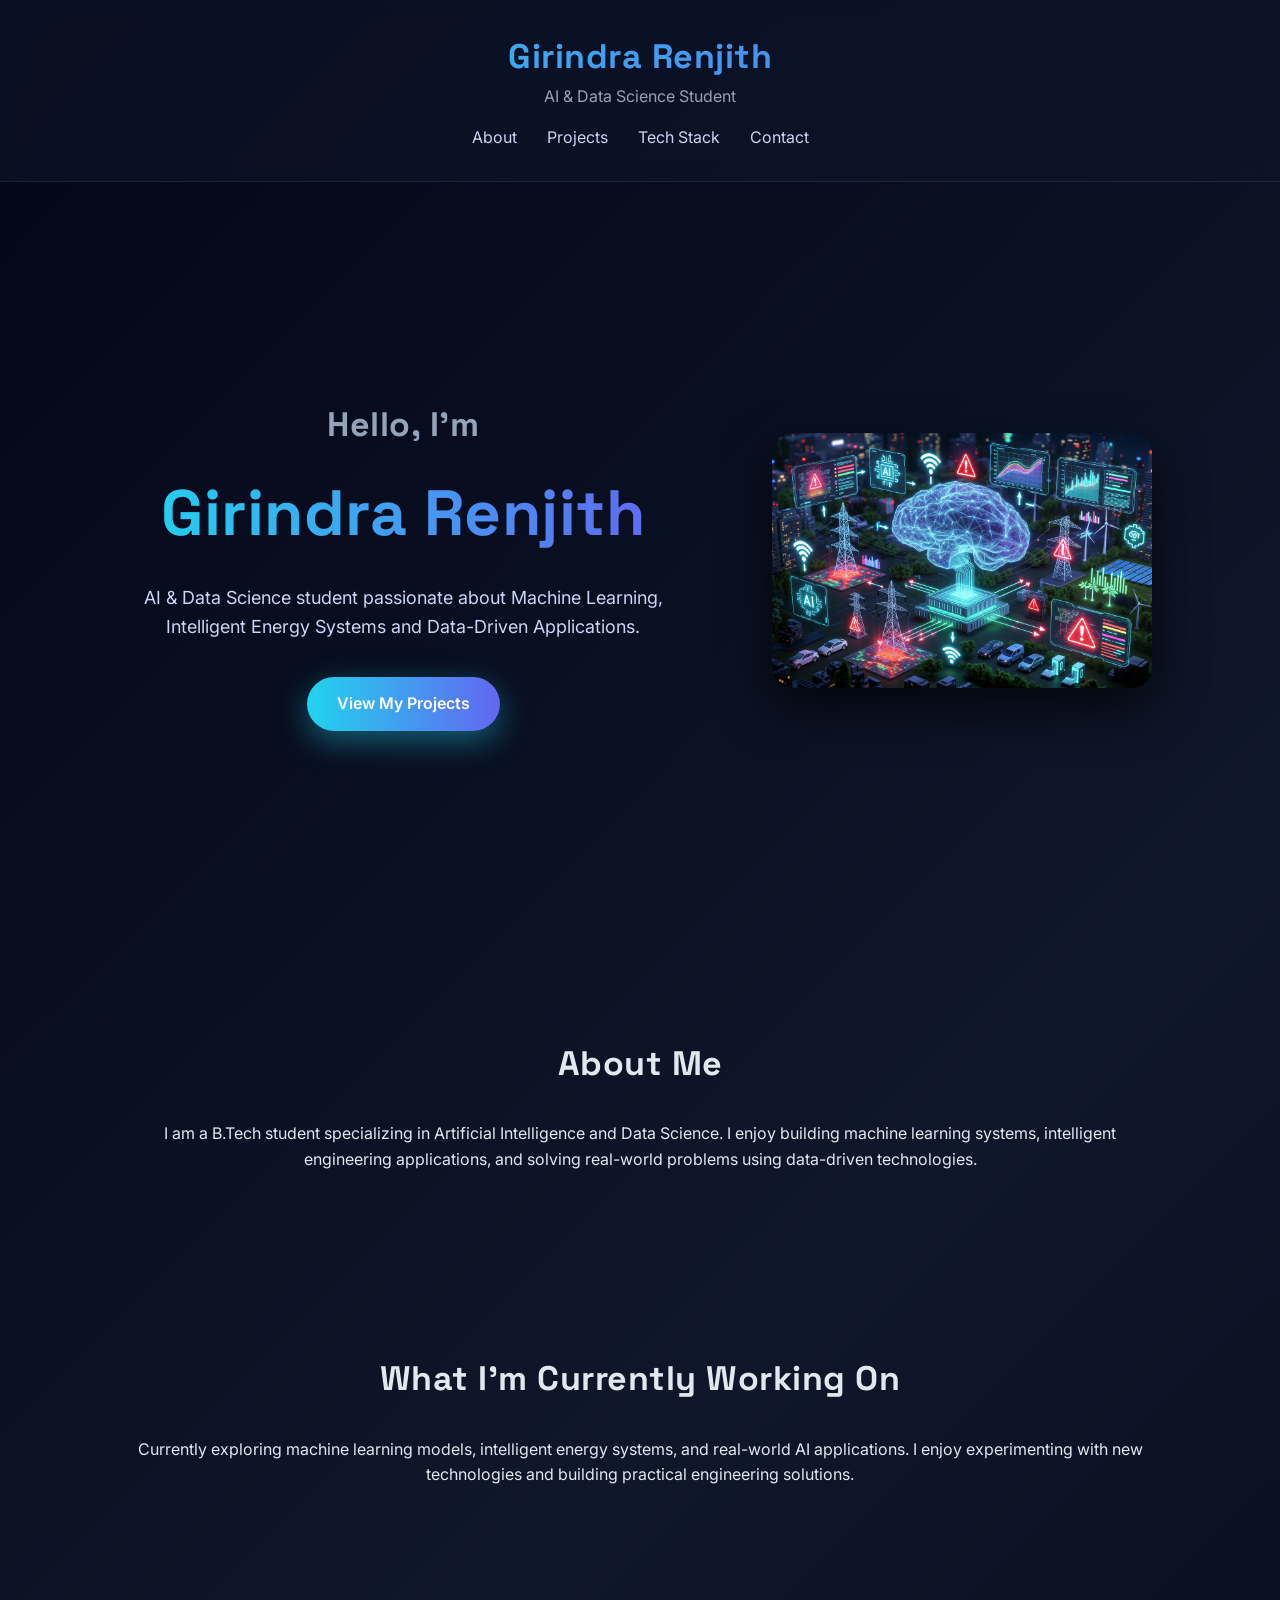
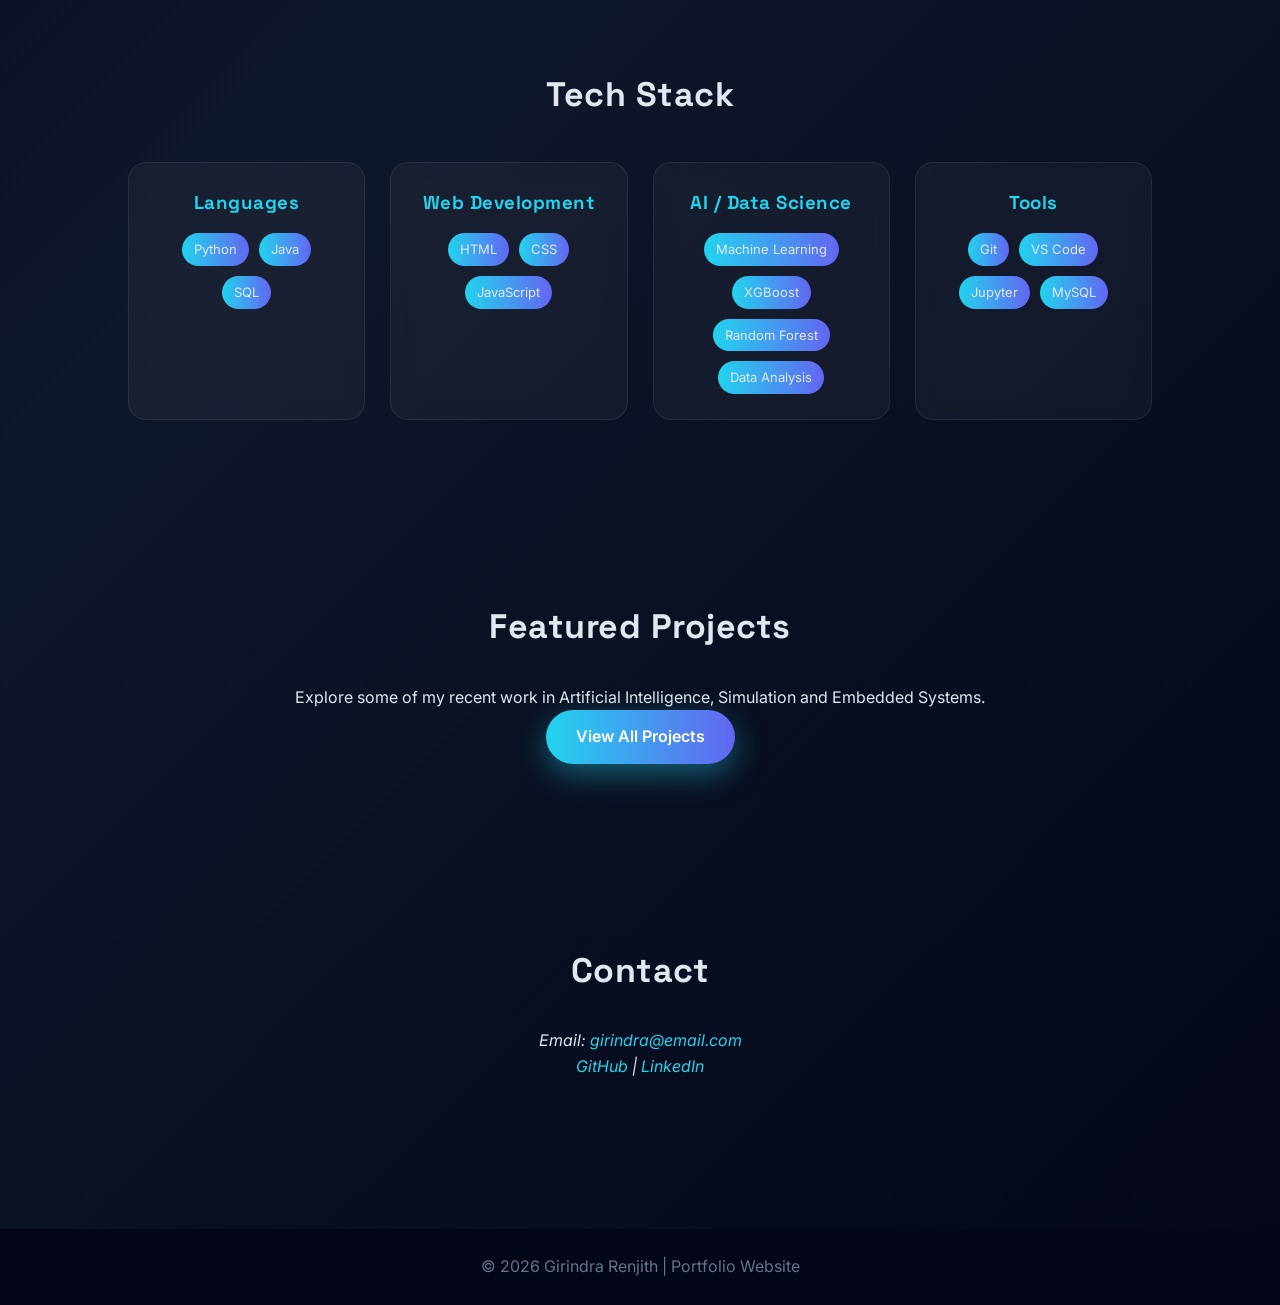
==== index.html @ ebfd40f4 "idk" ====
<!DOCTYPE html>
<html lang="en">

<head>

<meta charset="UTF-8">
<meta name="viewport" content="width=device-width, initial-scale=1.0">

<title>Girindra Renjith | Portfolio</title>

<link href="https://fonts.googleapis.com/css2?family=Space+Grotesk:wght@400;500;600;700&family=Inter:wght@300;400;500&display=swap" rel="stylesheet">

<link rel="stylesheet" href="style.css">

</head>

<body>

<header>

<h1>Girindra Renjith</h1>
<p>AI & Data Science Student</p>

<nav>

<ul>
<li><a href="#about">About</a></li>
<li><a href="projects.html">Projects</a></li>
<li><a href="#skills">Tech Stack</a></li>
<li><a href="#contact">Contact</a></li>
</ul>

</nav>

</header>


<section class="hero">

<div class="hero-text">

<h2>Hello, I'm</h2>

<h1>Girindra Renjith</h1>

<p>
AI & Data Science student passionate about Machine Learning,
Intelligent Energy Systems and Data-Driven Applications.
</p>

<a href="projects.html" class="hero-btn">View My Projects</a>

</div>

<div class="hero-image">

<img src="projects/image.jpg" alt="Profile">

</div>

</section>


<main>

<section id="about">

<h2>About Me</h2>

<p>
I am a B.Tech student specializing in Artificial Intelligence and Data Science.
I enjoy building machine learning systems, intelligent engineering applications,
and solving real-world problems using data-driven technologies.
</p>

</section>


<section id="experience">

<h2>What I'm Currently Working On</h2>

<p>
Currently exploring machine learning models, intelligent energy systems,
and real-world AI applications. I enjoy experimenting with new technologies
and building practical engineering solutions.
</p>

</section>


<section id="skills">

<h2>Tech Stack</h2>

<div class="skills-container">

<div class="skill-group">
<h3>Languages</h3>
<div class="skill-items">
<span>Python</span>
<span>Java</span>
<span>SQL</span>
</div>
</div>

<div class="skill-group">
<h3>Web Development</h3>
<div class="skill-items">
<span>HTML</span>
<span>CSS</span>
<span>JavaScript</span>
</div>
</div>

<div class="skill-group">
<h3>AI / Data Science</h3>
<div class="skill-items">
<span>Machine Learning</span>
<span>XGBoost</span>
<span>Random Forest</span>
<span>Data Analysis</span>
</div>
</div>

<div class="skill-group">
<h3>Tools</h3>
<div class="skill-items">
<span>Git</span>
<span>VS Code</span>
<span>Jupyter</span>
<span>MySQL</span>
</div>
</div>

</div>

</section>


<section id="featured-projects">

<h2>Featured Projects</h2>

<p>
Explore some of my recent work in Artificial Intelligence,
Simulation and Embedded Systems.
</p>

<a href="projects.html" class="hero-btn">
View All Projects
</a>

</section>


<section id="contact">

<h2>Contact</h2>

<address>

<p>
Email:
<a href="mailto:girindra@email.com">
girindra@email.com
</a>
</p>

<p>

<a href="https://github.com/Giri-31" target="_blank">
GitHub
</a>

|

<a href="https://linkedin.com" target="_blank">
LinkedIn
</a>

</p>

</address>

</section>

</main>


<footer>

<p>© 2026 Girindra Renjith | Portfolio Website</p>

</footer>

</body>

</html>
---- style.css ----
*{
margin:0;
padding:0;
box-sizing:border-box;
font-family:'Inter', sans-serif;
scroll-behavior:smooth;
}

h1,h2,h3{
font-family:'Space Grotesk', sans-serif;
letter-spacing:0.5px;
}

body{
background:linear-gradient(135deg,#020617,#0f172a,#020617);
color:#e2e8f0;
line-height:1.6;
}

/* HEADER */

header{
text-align:center;
padding:30px;
background:rgba(15,23,42,0.6);
backdrop-filter:blur(10px);
border-bottom:1px solid rgba(255,255,255,0.08);
}

header h1{
font-size:34px;
font-weight:700;
background:linear-gradient(90deg,#22d3ee,#6366f1);
-webkit-background-clip:text;
color:transparent;
}

header p{
color:#94a3b8;
}

nav ul{
display:flex;
justify-content:center;
list-style:none;
margin-top:15px;
gap:30px;
}

nav ul li a{
text-decoration:none;
color:#cbd5f5;
transition:0.3s;
}

nav ul li a:hover{
color:#22d3ee;
}

/* HERO */

.hero{
display:flex;
align-items:center;
justify-content:space-between;
padding:110px 10%;
min-height:85vh;
}

.hero-text{
max-width:550px;
}

.hero-text h2{
color:#94a3b8;
margin-bottom:10px;
}

.hero-text h1{
font-size:64px;
margin-bottom:20px;
background:linear-gradient(90deg,#22d3ee,#6366f1);
-webkit-background-clip:text;
color:transparent;
}

.hero-text p{
font-size:18px;
color:#cbd5f5;
margin-bottom:35px;
}

/* BUTTON */

.hero-btn{
display:inline-block;
padding:14px 30px;
border-radius:40px;
background:linear-gradient(90deg,#22d3ee,#6366f1);
color:white;
text-decoration:none;
font-weight:600;
transition:0.3s;
box-shadow:0 10px 30px rgba(34,211,238,0.4);
}

.hero-btn:hover{
transform:translateY(-4px);
box-shadow:0 20px 40px rgba(99,102,241,0.5);
}

.hero-image img{
width:380px;
border-radius:20px;
box-shadow:0 20px 50px rgba(0,0,0,0.7);
}

/* SECTION */

section{
padding:90px 10%;
text-align:center;
}

section h2{
font-size:34px;
margin-bottom:30px;
}

/* SKILLS */

.skills-container{
display:grid;
grid-template-columns:repeat(auto-fit,minmax(220px,1fr));
gap:25px;
margin-top:40px;
}

.skill-group{
background:rgba(255,255,255,0.04);
padding:25px;
border-radius:18px;
border:1px solid rgba(255,255,255,0.08);
backdrop-filter:blur(10px);
transition:0.3s;
}

.skill-group:hover{
transform:translateY(-6px);
box-shadow:0 15px 40px rgba(0,0,0,0.5);
}

.skill-group h3{
margin-bottom:15px;
color:#22d3ee;
}

.skill-items{
display:flex;
flex-wrap:wrap;
gap:10px;
justify-content:center;
}

.skill-items span{
padding:6px 12px;
border-radius:20px;
background:linear-gradient(90deg,#22d3ee,#6366f1);
font-size:13px;
}

/* CONTACT */

#contact a{
color:#22d3ee;
text-decoration:none;
}

#contact a:hover{
text-decoration:underline;
}

/* FOOTER */

footer{
text-align:center;
padding:25px;
background:#020617;
color:#64748b;
margin-top:60px;
}

/* MOBILE */

@media(max-width:900px){

.hero{
flex-direction:column;
text-align:center;
gap:50px;
}

.hero-text h1{
font-size:44px;
}

.hero-image img{
width:280px;
}

}
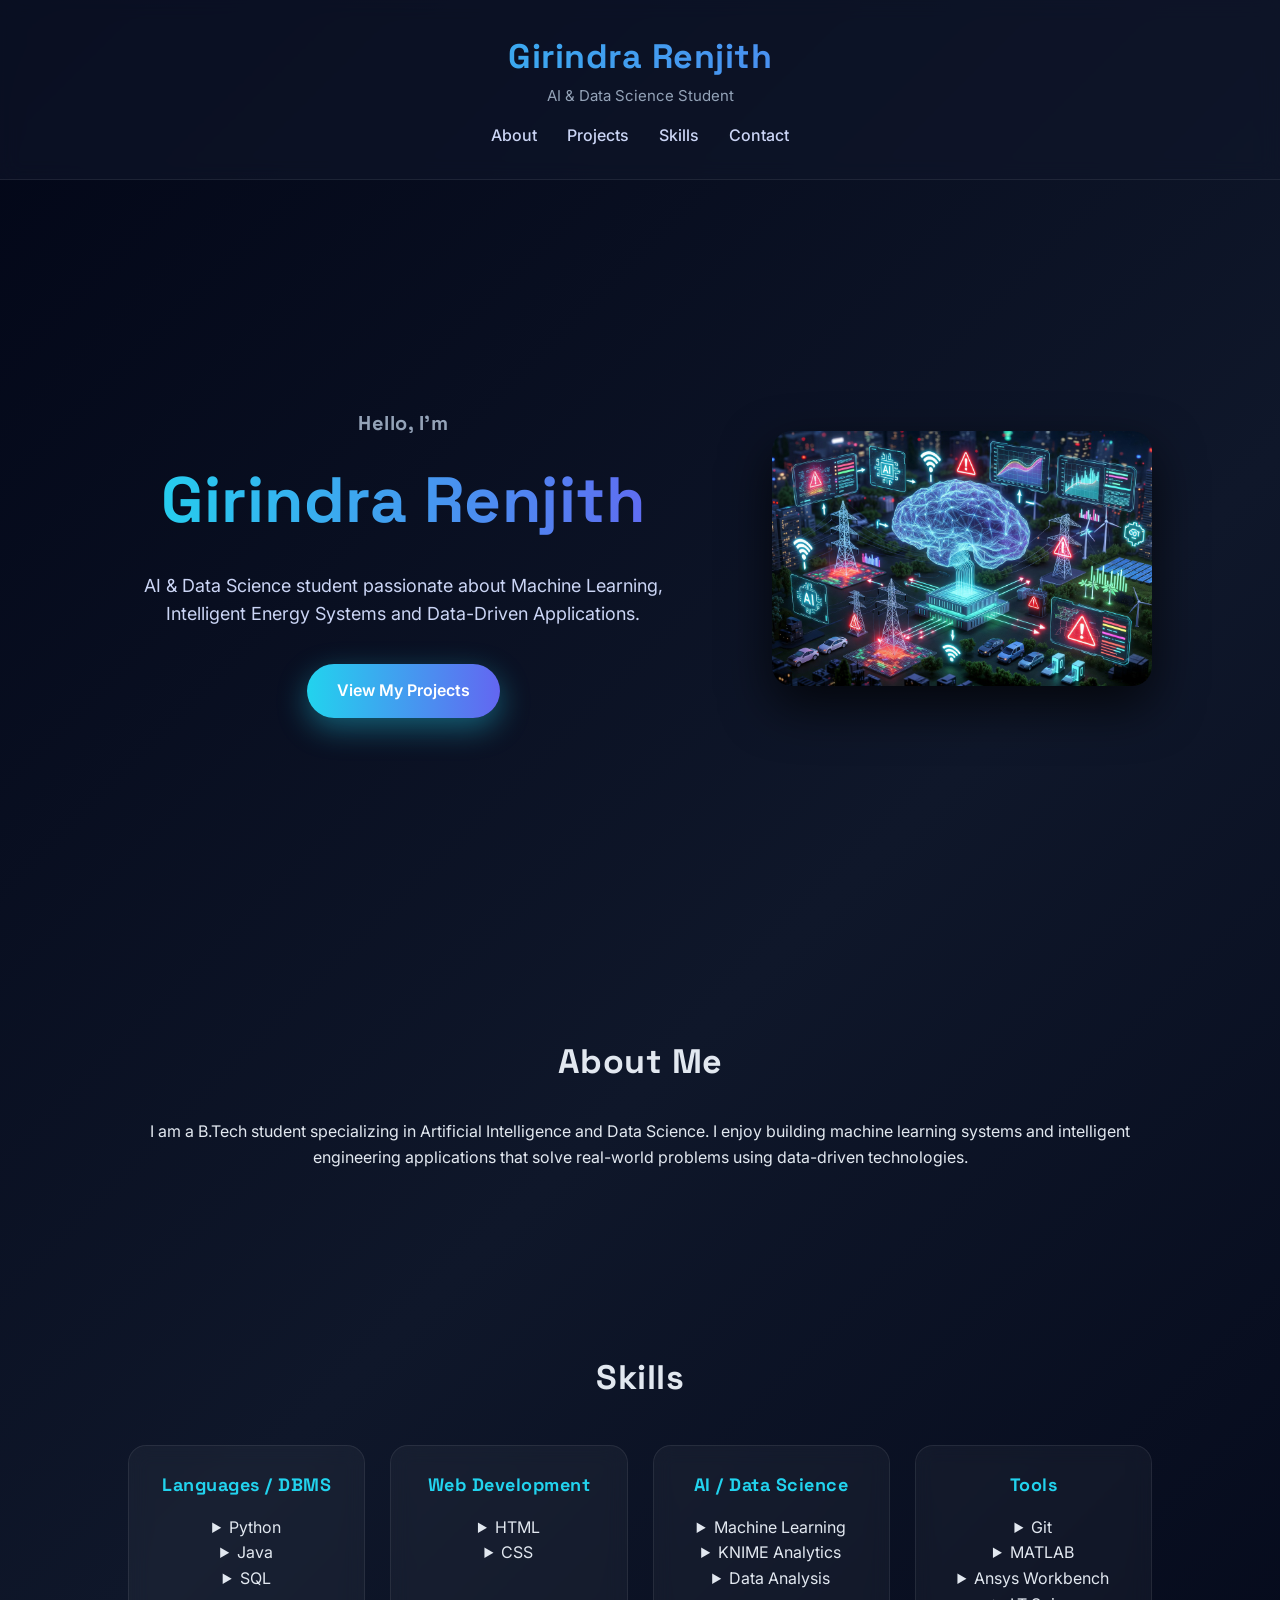
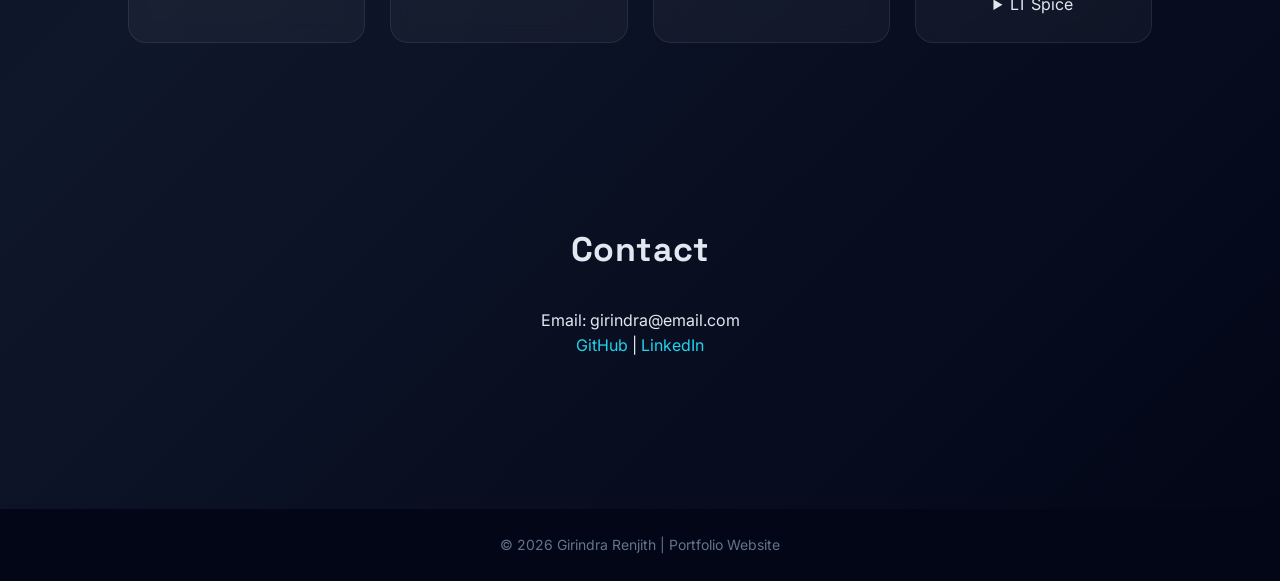
==== commit 6cc81693: "In final stages" ====
--- a/index.html
+++ b/index.html
@@ -22,14 +22,12 @@
 <p>AI & Data Science Student</p>
 
 <nav>
-
 <ul>
 <li><a href="#about">About</a></li>
 <li><a href="projects.html">Projects</a></li>
-<li><a href="#skills">Tech Stack</a></li>
+<li><a href="#skills">Skills</a></li>
 <li><a href="#contact">Contact</a></li>
 </ul>
-
 </nav>
 
 </header>
@@ -40,7 +38,6 @@
 <div class="hero-text">
 
 <h2>Hello, I'm</h2>
-
 <h1>Girindra Renjith</h1>
 
 <p>
@@ -48,13 +45,15 @@
 Intelligent Energy Systems and Data-Driven Applications.
 </p>
 
-<a href="projects.html" class="hero-btn">View My Projects</a>
+<a href="projects.html" class="hero-btn">
+View My Projects
+</a>
 
 </div>
 
 <div class="hero-image">
 
-<img src="projects/image.jpg" alt="Profile">
+<img src="projects/image.jpg" alt="Profile Image">
 
 </div>
 
@@ -69,119 +68,165 @@
 
 <p>
 I am a B.Tech student specializing in Artificial Intelligence and Data Science.
-I enjoy building machine learning systems, intelligent engineering applications,
-and solving real-world problems using data-driven technologies.
-</p>
-
-</section>
-
-
-<section id="experience">
-
-<h2>What I'm Currently Working On</h2>
-
-<p>
-Currently exploring machine learning models, intelligent energy systems,
-and real-world AI applications. I enjoy experimenting with new technologies
-and building practical engineering solutions.
-</p>
-
-</section>
+I enjoy building machine learning systems and intelligent engineering
+applications that solve real-world problems using data-driven technologies.
+</p>
+
+</section>
+
 
 
 <section id="skills">
 
-<h2>Tech Stack</h2>
+<h2>Skills</h2>
 
 <div class="skills-container">
 
-<div class="skill-group">
-<h3>Languages</h3>
-<div class="skill-items">
-<span>Python</span>
-<span>Java</span>
-<span>SQL</span>
-</div>
-</div>
-
-<div class="skill-group">
+
+<div class="skill-group">
+
+<h3>Languages / DBMS</h3>
+
+<details>
+<summary>Python</summary>
+<p>
+Python is a versatile programming language widely used in data science,
+machine learning, automation, and backend development.
+</p>
+</details>
+
+<details>
+<summary>Java</summary>
+<p>
+Java is an object-oriented programming language used for enterprise
+applications, Android development, and backend systems.
+</p>
+</details>
+
+<details>
+<summary>SQL</summary>
+<p>
+SQL is used to manage and query relational databases like MySQL,
+PostgreSQL and Oracle.
+</p>
+</details>
+
+</div>
+
+
+
+<div class="skill-group">
+
 <h3>Web Development</h3>
-<div class="skill-items">
-<span>HTML</span>
-<span>CSS</span>
-<span>JavaScript</span>
-</div>
-</div>
-
-<div class="skill-group">
+
+<details>
+<summary>HTML</summary>
+<p>
+HTML is the standard markup language used to create and structure
+web pages.
+</p>
+</details>
+
+<details>
+<summary>CSS</summary>
+<p>
+CSS is used to style web pages including layout, colors,
+fonts and responsive design.
+</p>
+</details>
+
+</div>
+
+
+
+<div class="skill-group">
+
 <h3>AI / Data Science</h3>
-<div class="skill-items">
-<span>Machine Learning</span>
-<span>XGBoost</span>
-<span>Random Forest</span>
-<span>Data Analysis</span>
-</div>
-</div>
-
-<div class="skill-group">
+
+<details>
+<summary>Machine Learning</summary>
+<p>
+Machine learning allows systems to learn patterns from data
+and make predictions automatically.
+</p>
+</details>
+
+<details>
+<summary>KNIME Analytics</summary>
+<p>
+KNIME is a visual analytics platform used for data analysis,
+machine learning workflows and data preprocessing.
+</p>
+</details>
+
+<details>
+<summary>Data Analysis</summary>
+<p>
+Data analysis focuses on extracting meaningful insights from
+datasets using statistical and computational methods.
+</p>
+</details>
+
+</div>
+
+
+
+<div class="skill-group">
+
 <h3>Tools</h3>
-<div class="skill-items">
-<span>Git</span>
-<span>VS Code</span>
-<span>Jupyter</span>
-<span>MySQL</span>
-</div>
-</div>
-
-</div>
-
-</section>
-
-
-<section id="featured-projects">
-
-<h2>Featured Projects</h2>
-
-<p>
-Explore some of my recent work in Artificial Intelligence,
-Simulation and Embedded Systems.
-</p>
-
-<a href="projects.html" class="hero-btn">
-View All Projects
-</a>
-
-</section>
+
+<details>
+<summary>Git</summary>
+<p>
+Git is a version control system used for tracking code changes
+and collaborating on software development projects.
+</p>
+</details>
+
+<details>
+<summary>MATLAB</summary>
+<p>
+MATLAB is a numerical computing environment used for engineering
+simulations and algorithm development.
+</p>
+</details>
+
+<details>
+<summary>Ansys Workbench</summary>
+<p>
+Ansys Workbench is used for engineering simulation such as
+thermal analysis and structural simulations.
+</p>
+</details>
+
+<details>
+<summary>LT Spice</summary>
+<p>
+LT Spice is an electronic circuit simulator used to design
+and test analog circuits.
+</p>
+</details>
+
+</div>
+
+
+</div>
+
+</section>
+
 
 
 <section id="contact">
 
 <h2>Contact</h2>
 
-<address>
-
-<p>
-Email:
-<a href="mailto:girindra@email.com">
-girindra@email.com
-</a>
-</p>
-
-<p>
-
-<a href="https://github.com/Giri-31" target="_blank">
-GitHub
-</a>
-
+<p>Email: girindra@email.com</p>
+
+<p>
+<a href="https://github.com/Giri-31" target="_blank">GitHub</a>
 |
-
-<a href="https://linkedin.com" target="_blank">
-LinkedIn
-</a>
-
-</p>
-
-</address>
+<a href="#">LinkedIn</a>
+</p>
 
 </section>
 
@@ -196,4 +241,4 @@
 
 </body>
 
-</html>
+</html>
--- a/style.css
+++ b/style.css
@@ -11,6 +11,8 @@
 letter-spacing:0.5px;
 }
 
+/* BODY */
+
 body{
 background:linear-gradient(135deg,#020617,#0f172a,#020617);
 color:#e2e8f0;
@@ -37,6 +39,7 @@
 
 header p{
 color:#94a3b8;
+font-size:15px;
 }
 
 nav ul{
@@ -50,6 +53,7 @@
 nav ul li a{
 text-decoration:none;
 color:#cbd5f5;
+font-weight:500;
 transition:0.3s;
 }
 
@@ -73,6 +77,7 @@
 
 .hero-text h2{
 color:#94a3b8;
+font-size:20px;
 margin-bottom:10px;
 }
 
@@ -109,6 +114,8 @@
 box-shadow:0 20px 40px rgba(99,102,241,0.5);
 }
 
+/* HERO IMAGE */
+
 .hero-image img{
 width:380px;
 border-radius:20px;
@@ -127,7 +134,7 @@
 margin-bottom:30px;
 }
 
-/* SKILLS */
+/* SKILLS SECTION */
 
 .skills-container{
 display:grid;
@@ -153,6 +160,7 @@
 .skill-group h3{
 margin-bottom:15px;
 color:#22d3ee;
+font-size:18px;
 }
 
 .skill-items{
@@ -167,6 +175,76 @@
 border-radius:20px;
 background:linear-gradient(90deg,#22d3ee,#6366f1);
 font-size:13px;
+color:white;
+}
+
+/* PROJECT GRID */
+
+.project-container{
+display:grid;
+grid-template-columns:repeat(auto-fit,minmax(320px,1fr));
+gap:40px;
+margin-top:50px;
+justify-items:center;
+}
+
+/* PROJECT CARD */
+
+.card{
+width:340px;
+background:rgba(255,255,255,0.04);
+border-radius:20px;
+padding:20px;
+border:1px solid rgba(255,255,255,0.08);
+backdrop-filter:blur(10px);
+text-align:center;
+transition:0.3s;
+}
+
+.card:hover{
+transform:translateY(-10px);
+box-shadow:0 20px 40px rgba(0,0,0,0.5);
+}
+
+/* PROJECT IMAGE */
+
+.card img{
+width:100%;
+height:200px;
+object-fit:cover;
+border-radius:12px;
+margin-bottom:15px;
+}
+
+/* CARD TEXT */
+
+.card h3{
+margin-top:5px;
+margin-bottom:10px;
+font-size:20px;
+}
+
+.card figcaption{
+font-size:13px;
+color:#94a3b8;
+margin-bottom:6px;
+}
+
+/* PROJECT BUTTON */
+
+.card a{
+display:inline-block;
+margin-top:15px;
+padding:8px 16px;
+border-radius:20px;
+background:linear-gradient(90deg,#22d3ee,#6366f1);
+color:white;
+text-decoration:none;
+font-size:14px;
+}
+
+.card a:hover{
+box-shadow:0 10px 20px rgba(34,211,238,0.3);
 }
 
 /* CONTACT */
@@ -188,6 +266,7 @@
 background:#020617;
 color:#64748b;
 margin-top:60px;
+font-size:14px;
 }
 
 /* MOBILE */
@@ -208,4 +287,8 @@
 width:280px;
 }
 
-}
+.project-container{
+grid-template-columns:1fr;
+}
+
+}
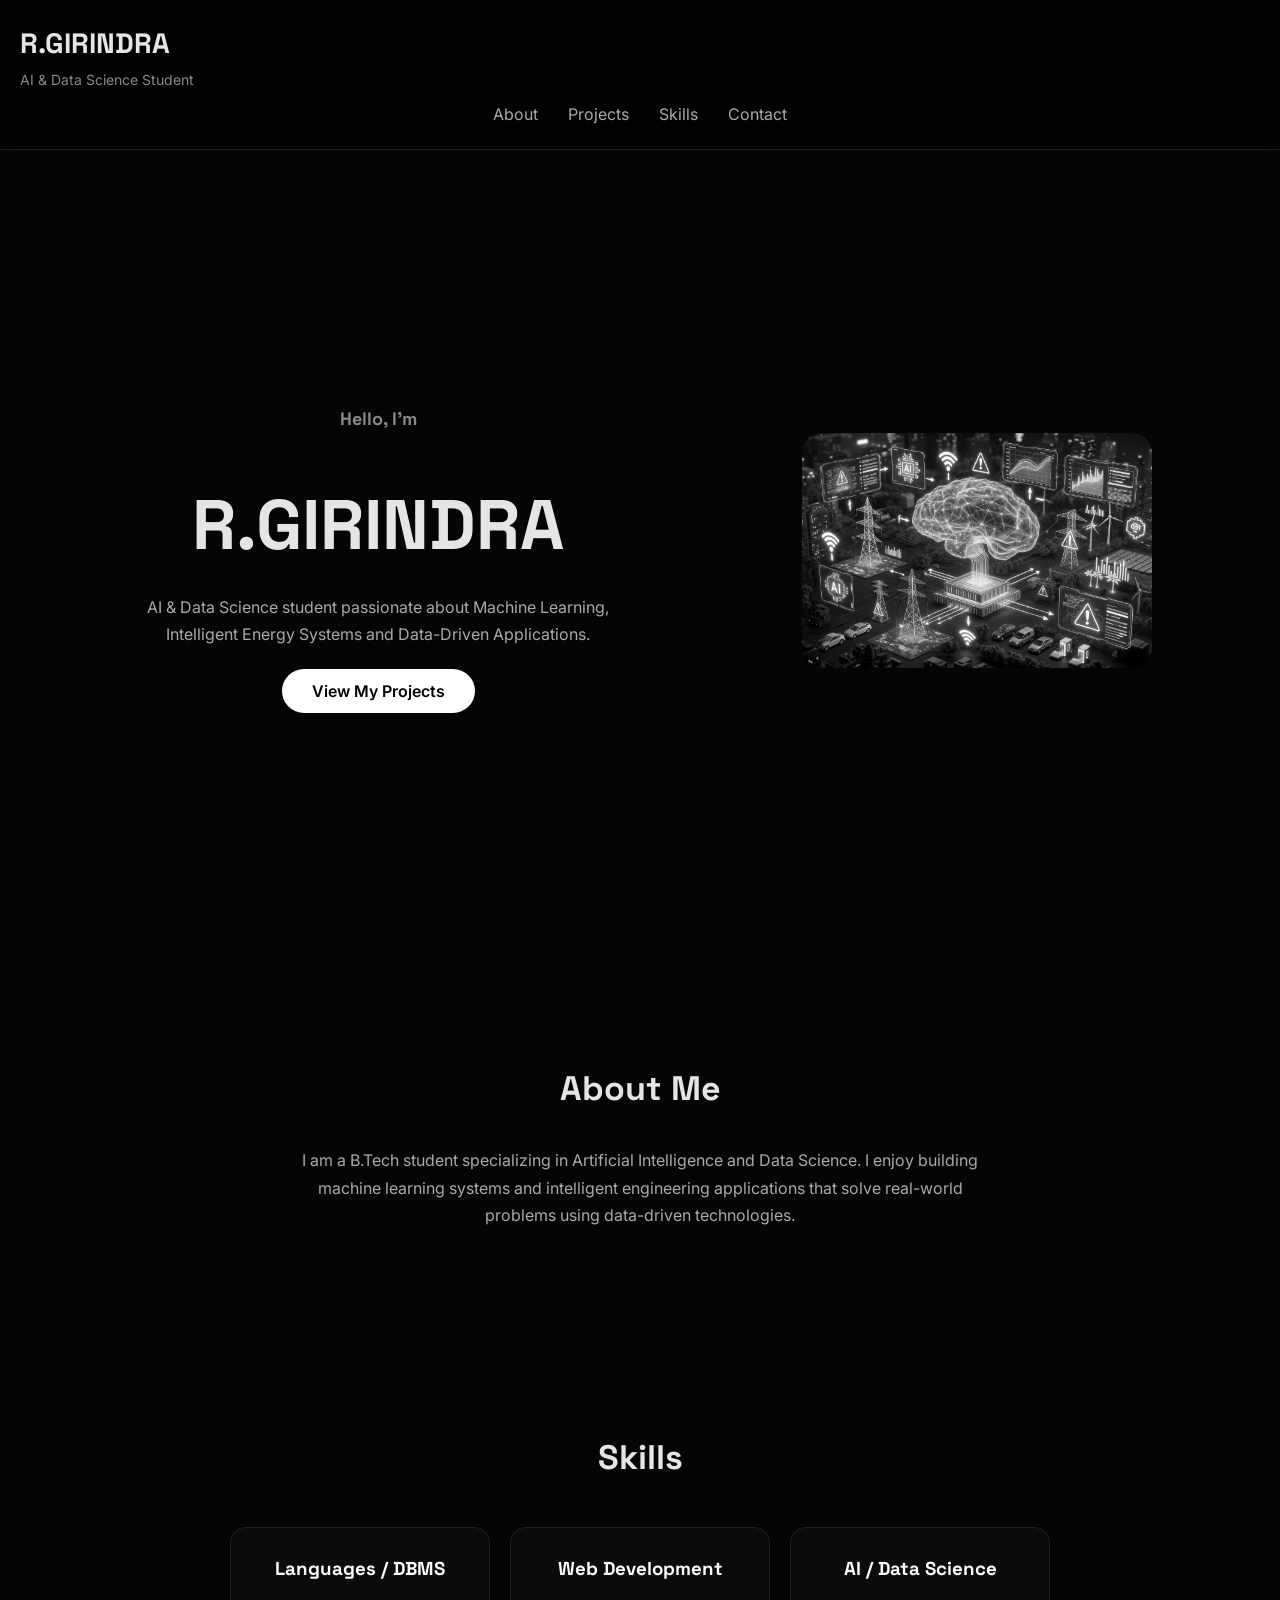
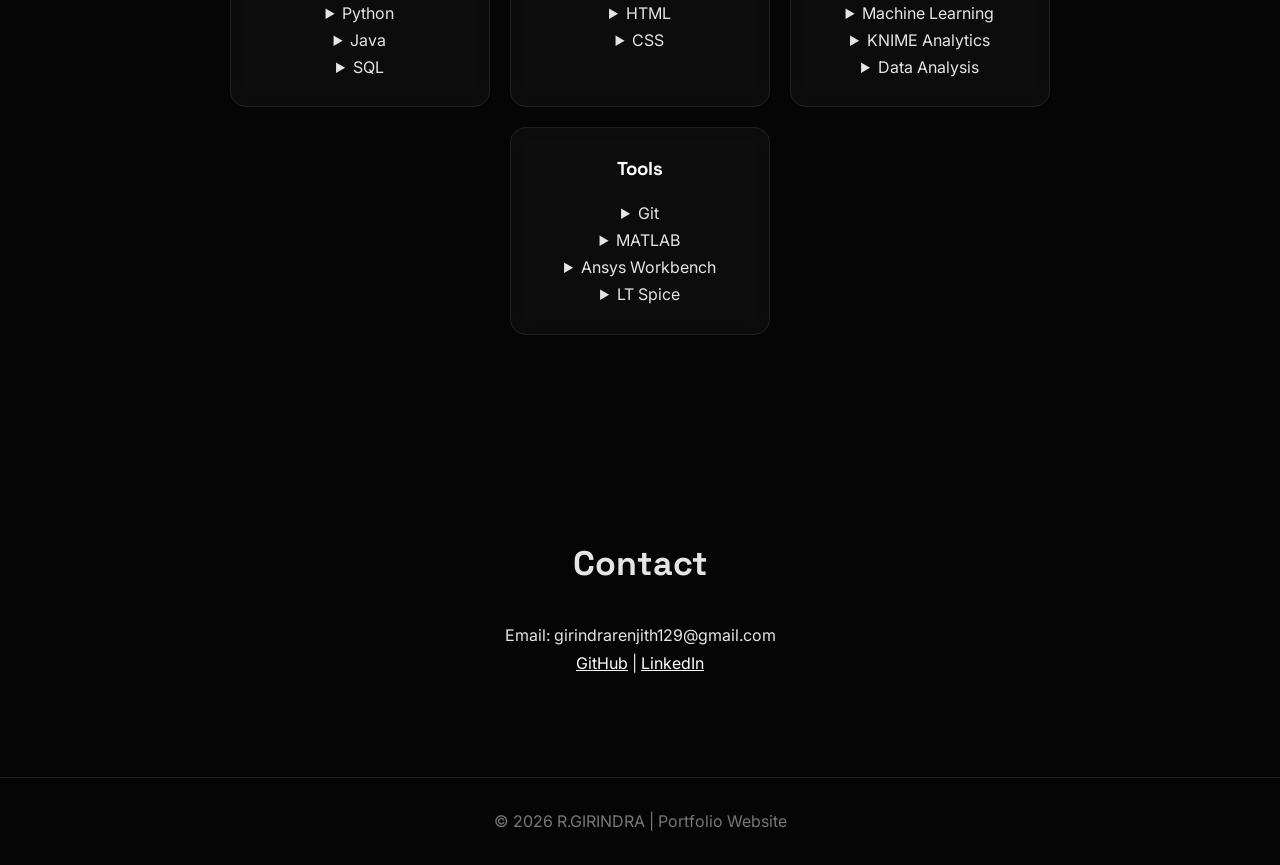
==== commit f4a432ae: "Lot of changes" ====
--- a/index.html
+++ b/index.html
@@ -6,7 +6,7 @@
 <meta charset="UTF-8">
 <meta name="viewport" content="width=device-width, initial-scale=1.0">
 
-<title>Girindra Renjith | Portfolio</title>
+<title>R.GIRINDRA | Portfolio</title>
 
 <link href="https://fonts.googleapis.com/css2?family=Space+Grotesk:wght@400;500;600;700&family=Inter:wght@300;400;500&display=swap" rel="stylesheet">
 
@@ -18,7 +18,7 @@
 
 <header>
 
-<h1>Girindra Renjith</h1>
+<h1>R.GIRINDRA</h1>
 <p>AI & Data Science Student</p>
 
 <nav>
@@ -38,7 +38,7 @@
 <div class="hero-text">
 
 <h2>Hello, I'm</h2>
-<h1>Girindra Renjith</h1>
+<h1>R.GIRINDRA</h1>
 
 <p>
 AI & Data Science student passionate about Machine Learning,
@@ -220,12 +220,14 @@
 
 <h2>Contact</h2>
 
-<p>Email: girindra@email.com</p>
-
-<p>
+<p>Email: girindrarenjith129@gmail.com</p>
+
+<p>
+
 <a href="https://github.com/Giri-31" target="_blank">GitHub</a>
 |
 <a href="#">LinkedIn</a>
+
 </p>
 
 </section>
@@ -235,7 +237,7 @@
 
 <footer>
 
-<p>© 2026 Girindra Renjith | Portfolio Website</p>
+<p>© 2026 R.GIRINDRA | Portfolio Website</p>
 
 </footer>
 
--- a/style.css
+++ b/style.css
@@ -6,126 +6,120 @@
 scroll-behavior:smooth;
 }
 
+/* GLOBAL */
+
+body{
+background:#050505;
+color:#e5e5e5;
+line-height:1.7;
+overflow-x:hidden;
+}
+
 h1,h2,h3{
 font-family:'Space Grotesk', sans-serif;
-letter-spacing:0.5px;
-}
-
-/* BODY */
-
-body{
-background:linear-gradient(135deg,#020617,#0f172a,#020617);
-color:#e2e8f0;
-line-height:1.6;
 }
 
 /* HEADER */
 
 header{
-text-align:center;
-padding:30px;
-background:rgba(15,23,42,0.6);
-backdrop-filter:blur(10px);
-border-bottom:1px solid rgba(255,255,255,0.08);
+position:sticky;
+top:0;
+backdrop-filter:blur(12px);
+background:rgba(0,0,0,0.6);
+padding:20px;
+border-bottom:1px solid #1f1f1f;
+z-index:1000;
 }
 
 header h1{
-font-size:34px;
-font-weight:700;
-background:linear-gradient(90deg,#22d3ee,#6366f1);
--webkit-background-clip:text;
-color:transparent;
+font-size:28px;
 }
 
 header p{
-color:#94a3b8;
-font-size:15px;
-}
+font-size:14px;
+color:#888;
+}
+
+/* NAV */
 
 nav ul{
 display:flex;
 justify-content:center;
+gap:30px;
+margin-top:10px;
 list-style:none;
-margin-top:15px;
-gap:30px;
-}
-
-nav ul li a{
+}
+
+nav a{
 text-decoration:none;
-color:#cbd5f5;
-font-weight:500;
-transition:0.3s;
-}
-
-nav ul li a:hover{
-color:#22d3ee;
+color:#aaa;
+transition:0.3s;
+}
+
+nav a:hover{
+color:#fff;
 }
 
 /* HERO */
 
 .hero{
 display:flex;
+justify-content:space-between;
 align-items:center;
-justify-content:space-between;
-padding:110px 10%;
-min-height:85vh;
-}
-
-.hero-text{
-max-width:550px;
+padding:120px 10%;
+min-height:90vh;
 }
 
 .hero-text h2{
-color:#94a3b8;
-font-size:20px;
-margin-bottom:10px;
+font-size:18px;
+color:#888;
 }
 
 .hero-text h1{
-font-size:64px;
-margin-bottom:20px;
-background:linear-gradient(90deg,#22d3ee,#6366f1);
--webkit-background-clip:text;
-color:transparent;
+font-size:70px;
+margin:10px 0;
 }
 
 .hero-text p{
-font-size:18px;
-color:#cbd5f5;
-margin-bottom:35px;
+max-width:500px;
+color:#aaa;
+margin-bottom:30px;
 }
 
 /* BUTTON */
 
 .hero-btn{
-display:inline-block;
-padding:14px 30px;
+padding:12px 30px;
 border-radius:40px;
-background:linear-gradient(90deg,#22d3ee,#6366f1);
-color:white;
+background:white;
+color:black;
 text-decoration:none;
 font-weight:600;
 transition:0.3s;
-box-shadow:0 10px 30px rgba(34,211,238,0.4);
 }
 
 .hero-btn:hover{
-transform:translateY(-4px);
-box-shadow:0 20px 40px rgba(99,102,241,0.5);
+transform:scale(1.05);
 }
 
 /* HERO IMAGE */
 
 .hero-image img{
-width:380px;
+width:350px;
 border-radius:20px;
-box-shadow:0 20px 50px rgba(0,0,0,0.7);
+filter:grayscale(100%);
+transition:0.4s;
+}
+
+.hero-image img:hover{
+filter:grayscale(0%);
+transform:scale(1.05);
 }
 
 /* SECTION */
 
 section{
-padding:90px 10%;
+padding:100px 10%;
 text-align:center;
 }
 
@@ -134,79 +128,74 @@
 margin-bottom:30px;
 }
 
-/* SKILLS SECTION */
+/* ABOUT */
+
+#about p{
+max-width:700px;
+margin:auto;
+color:#aaa;
+}
+
+/* SKILLS */
 
 .skills-container{
-display:grid;
-grid-template-columns:repeat(auto-fit,minmax(220px,1fr));
-gap:25px;
+display:flex;
+flex-wrap:wrap;
+gap:20px;
+justify-content:center;
 margin-top:40px;
 }
 
 .skill-group{
-background:rgba(255,255,255,0.04);
-padding:25px;
-border-radius:18px;
+background:rgba(255,255,255,0.03);
 border:1px solid rgba(255,255,255,0.08);
 backdrop-filter:blur(10px);
+padding:25px;
+border-radius:16px;
+width:260px;
 transition:0.3s;
 }
 
 .skill-group:hover{
-transform:translateY(-6px);
-box-shadow:0 15px 40px rgba(0,0,0,0.5);
+transform:translateY(-10px);
 }
 
 .skill-group h3{
 margin-bottom:15px;
-color:#22d3ee;
-font-size:18px;
-}
-
-.skill-items{
-display:flex;
-flex-wrap:wrap;
-gap:10px;
-justify-content:center;
-}
-
-.skill-items span{
-padding:6px 12px;
-border-radius:20px;
-background:linear-gradient(90deg,#22d3ee,#6366f1);
-font-size:13px;
-color:white;
-}
-
-/* PROJECT GRID */
+color:#fff;
+}
+
+.skill-group summary{
+cursor:pointer;
+}
+
+.skill-group p{
+font-size:14px;
+color:#aaa;
+margin-top:5px;
+}
+
+/* PROJECTS */
 
 .project-container{
 display:grid;
-grid-template-columns:repeat(auto-fit,minmax(320px,1fr));
-gap:40px;
-margin-top:50px;
-justify-items:center;
-}
-
-/* PROJECT CARD */
+grid-template-columns:repeat(auto-fit,minmax(300px,1fr));
+gap:30px;
+margin-top:40px;
+}
 
 .card{
-width:340px;
-background:rgba(255,255,255,0.04);
-border-radius:20px;
-padding:20px;
+background:rgba(255,255,255,0.03);
 border:1px solid rgba(255,255,255,0.08);
 backdrop-filter:blur(10px);
-text-align:center;
+padding:20px;
+border-radius:18px;
 transition:0.3s;
 }
 
 .card:hover{
 transform:translateY(-10px);
-box-shadow:0 20px 40px rgba(0,0,0,0.5);
-}
-
-/* PROJECT IMAGE */
+}
 
 .card img{
 width:100%;
@@ -216,57 +205,38 @@
 margin-bottom:15px;
 }
 
-/* CARD TEXT */
-
 .card h3{
-margin-top:5px;
 margin-bottom:10px;
-font-size:20px;
-}
-
-.card figcaption{
-font-size:13px;
-color:#94a3b8;
-margin-bottom:6px;
-}
-
-/* PROJECT BUTTON */
+}
 
 .card a{
 display:inline-block;
-margin-top:15px;
-padding:8px 16px;
+margin-top:10px;
+padding:8px 18px;
 border-radius:20px;
-background:linear-gradient(90deg,#22d3ee,#6366f1);
-color:white;
+background:white;
+color:black;
 text-decoration:none;
 font-size:14px;
 }
 
 .card a:hover{
-box-shadow:0 10px 20px rgba(34,211,238,0.3);
+opacity:0.8;
 }
 
 /* CONTACT */
 
 #contact a{
-color:#22d3ee;
-text-decoration:none;
-}
-
-#contact a:hover{
-text-decoration:underline;
+color:white;
 }
 
 /* FOOTER */
 
 footer{
 text-align:center;
-padding:25px;
-background:#020617;
-color:#64748b;
-margin-top:60px;
-font-size:14px;
+padding:30px;
+border-top:1px solid #1f1f1f;
+color:#777;
 }
 
 /* MOBILE */
@@ -276,19 +246,15 @@
 .hero{
 flex-direction:column;
 text-align:center;
-gap:50px;
 }
 
 .hero-text h1{
-font-size:44px;
+font-size:48px;
 }
 
 .hero-image img{
-width:280px;
-}
-
-.project-container{
-grid-template-columns:1fr;
+width:260px;
+margin-top:30px;
 }
 
 }
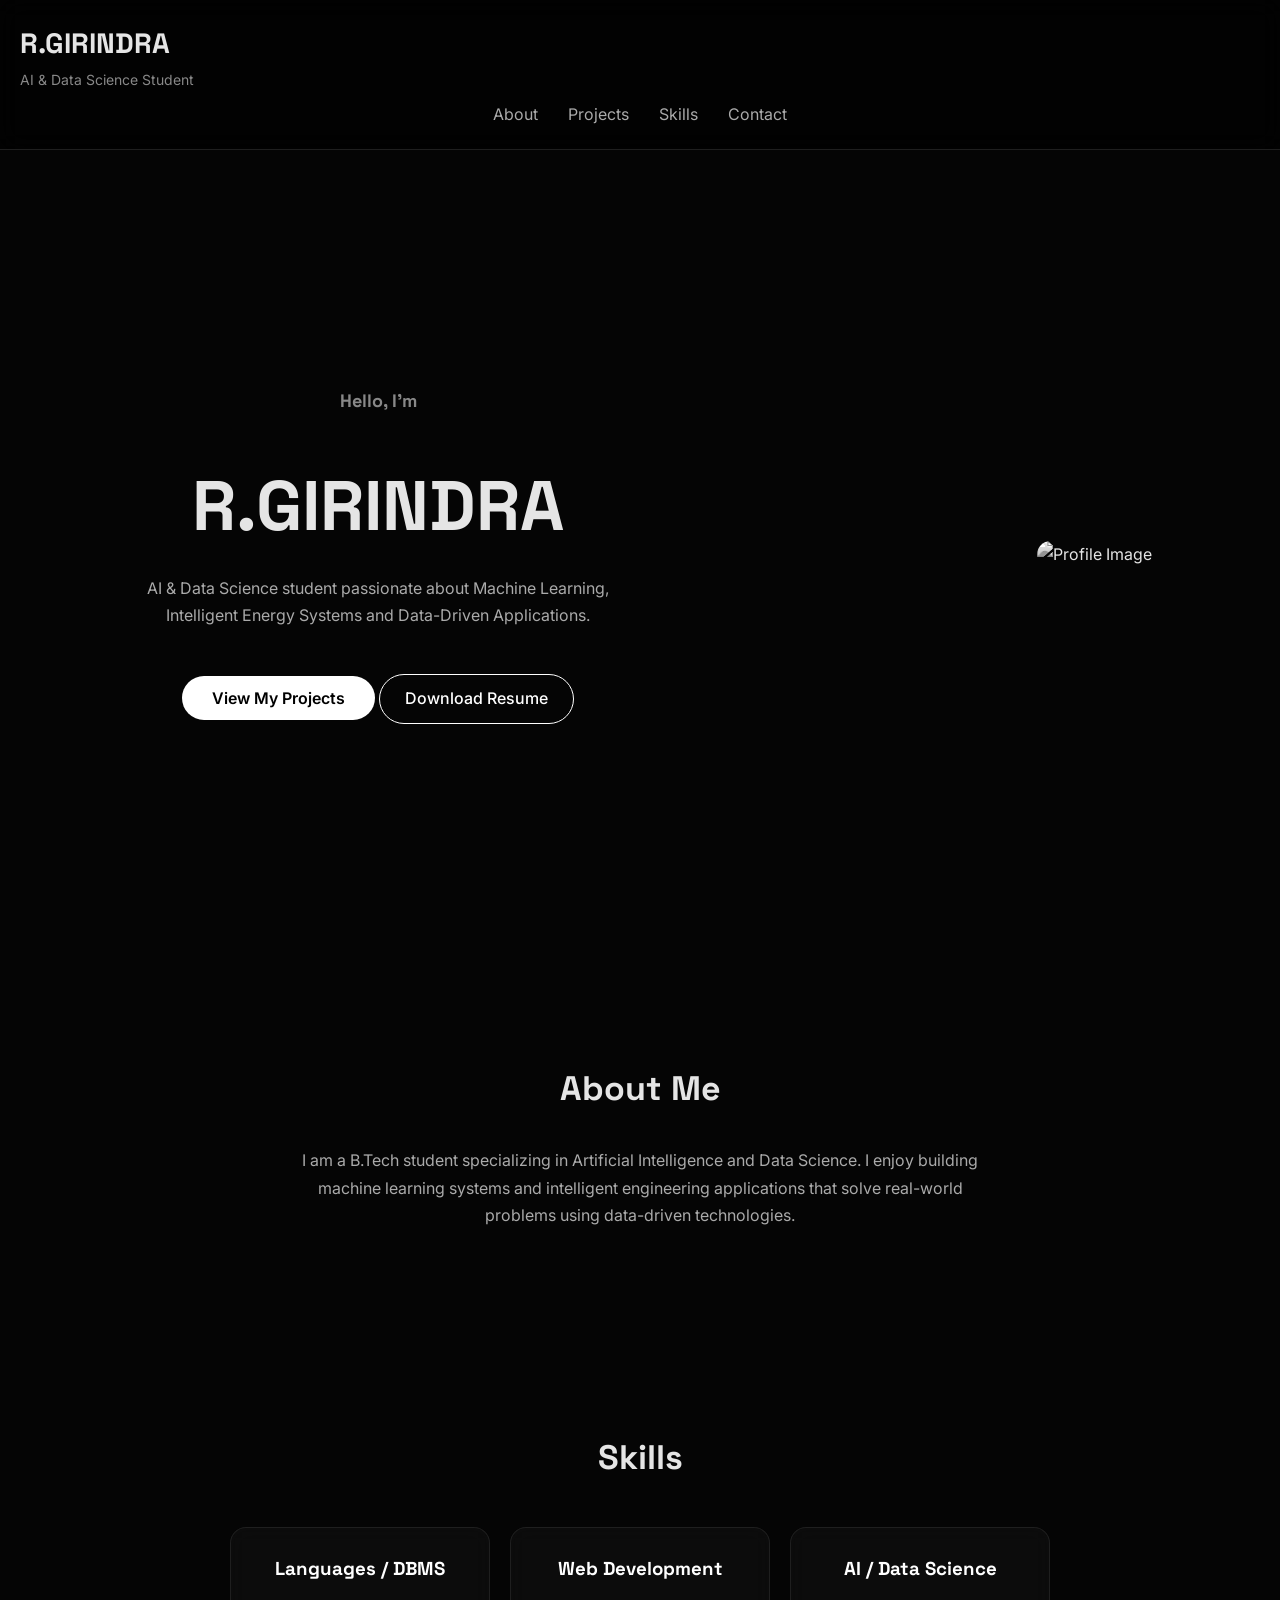
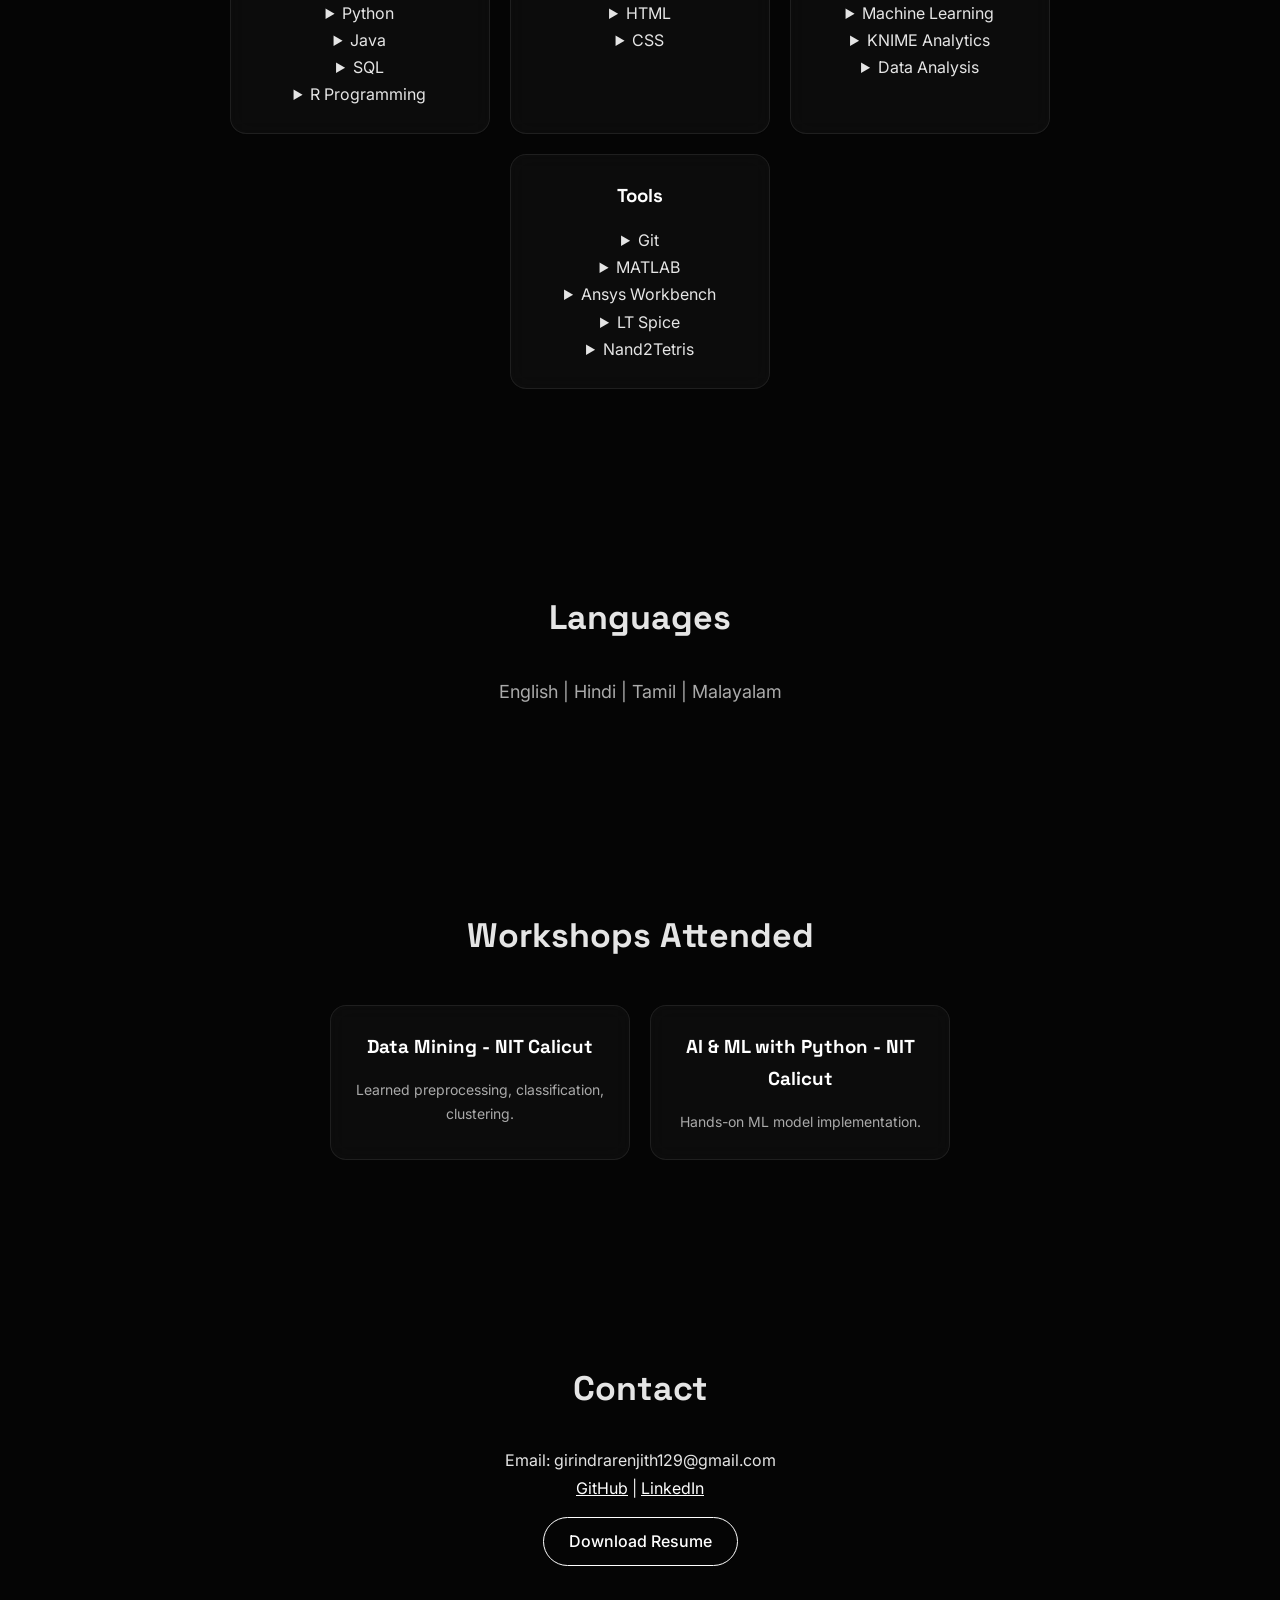
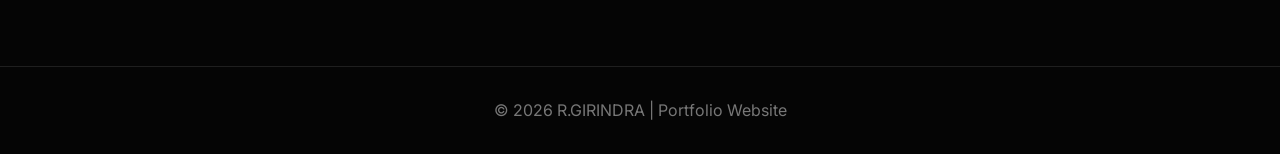
==== commit 316894f0: "final stages" ====
--- a/index.html
+++ b/index.html
@@ -2,22 +2,18 @@
 <html lang="en">
 
 <head>
-
 <meta charset="UTF-8">
 <meta name="viewport" content="width=device-width, initial-scale=1.0">
 
 <title>R.GIRINDRA | Portfolio</title>
 
 <link href="https://fonts.googleapis.com/css2?family=Space+Grotesk:wght@400;500;600;700&family=Inter:wght@300;400;500&display=swap" rel="stylesheet">
-
 <link rel="stylesheet" href="style.css">
-
 </head>
 
 <body>
 
 <header>
-
 <h1>R.GIRINDRA</h1>
 <p>AI & Data Science Student</p>
 
@@ -29,14 +25,12 @@
 <li><a href="#contact">Contact</a></li>
 </ul>
 </nav>
-
 </header>
 
 
 <section class="hero">
 
 <div class="hero-text">
-
 <h2>Hello, I'm</h2>
 <h1>R.GIRINDRA</h1>
 
@@ -45,16 +39,15 @@
 Intelligent Energy Systems and Data-Driven Applications.
 </p>
 
-<a href="projects.html" class="hero-btn">
-View My Projects
-</a>
+<a href="projects.html" class="hero-btn">View My Projects</a>
+
+<!-- ✅ Resume Button -->
+<a href="R.GIRINDRA_FlowCV_Resume_2026-03-11 (1).pdf" download class="resume-btn">Download Resume</a>
 
 </div>
 
 <div class="hero-image">
-
-<img src="projects/image.jpg" alt="Profile Image">
-
+<img src="D:\Git\HTML-LAB-ASSIGNMENT\ChatGPT Image Mar 20, 2026, 06_15_29 PM.png" alt="Profile Image">
 </div>
 
 </section>
@@ -63,171 +56,106 @@
 <main>
 
 <section id="about">
-
 <h2>About Me</h2>
-
 <p>
 I am a B.Tech student specializing in Artificial Intelligence and Data Science.
 I enjoy building machine learning systems and intelligent engineering
 applications that solve real-world problems using data-driven technologies.
 </p>
-
 </section>
 
 
-
 <section id="skills">
-
 <h2>Skills</h2>
 
 <div class="skills-container">
 
-
 <div class="skill-group">
-
 <h3>Languages / DBMS</h3>
 
-<details>
-<summary>Python</summary>
-<p>
-Python is a versatile programming language widely used in data science,
-machine learning, automation, and backend development.
-</p>
-</details>
+<details><summary>Python</summary><p>Used in ML, automation and backend.</p></details>
+<details><summary>Java</summary><p>Used for enterprise and backend systems.</p></details>
+<details><summary>SQL</summary><p>Database querying and management.</p></details>
 
-<details>
-<summary>Java</summary>
-<p>
-Java is an object-oriented programming language used for enterprise
-applications, Android development, and backend systems.
-</p>
-</details>
-
-<details>
-<summary>SQL</summary>
-<p>
-SQL is used to manage and query relational databases like MySQL,
-PostgreSQL and Oracle.
-</p>
-</details>
+<!-- ✅ Added -->
+<details><summary>R Programming</summary><p>Used for statistical analysis and visualization.</p></details>
 
 </div>
 
 
+<div class="skill-group">
+<h3>Web Development</h3>
+<details><summary>HTML</summary><p>Structure of web pages.</p></details>
+<details><summary>CSS</summary><p>Styling and layout.</p></details>
+</div>
+
 
 <div class="skill-group">
+<h3>AI / Data Science</h3>
+<details><summary>Machine Learning</summary><p>Prediction using data.</p></details>
+<details><summary>KNIME Analytics</summary><p>Visual ML workflows.</p></details>
+<details><summary>Data Analysis</summary><p>Extract insights from data.</p></details>
+</div>
 
-<h3>Web Development</h3>
 
-<details>
-<summary>HTML</summary>
-<p>
-HTML is the standard markup language used to create and structure
-web pages.
-</p>
-</details>
+<div class="skill-group">
+<h3>Tools</h3>
 
-<details>
-<summary>CSS</summary>
-<p>
-CSS is used to style web pages including layout, colors,
-fonts and responsive design.
-</p>
-</details>
+<details><summary>Git</summary><p>Version control.</p></details>
+<details><summary>MATLAB</summary><p>Engineering computations.</p></details>
+<details><summary>Ansys Workbench</summary><p>Simulation tool.</p></details>
+<details><summary>LT Spice</summary><p>Circuit simulation.</p></details>
+
+<!-- ✅ Added -->
+<details><summary>Nand2Tetris</summary><p>Computer architecture fundamentals.</p></details>
 
 </div>
 
+</div>
+</section>
 
 
+<!-- ✅ Languages Section -->
+<section id="languages">
+<h2>Languages</h2>
+<p>English | Hindi | Tamil | Malayalam</p>
+</section>
+
+
+<!-- ✅ Workshops Section -->
+<section id="workshops">
+<h2>Workshops Attended</h2>
+
+<div class="skills-container">
+
 <div class="skill-group">
-
-<h3>AI / Data Science</h3>
-
-<details>
-<summary>Machine Learning</summary>
-<p>
-Machine learning allows systems to learn patterns from data
-and make predictions automatically.
-</p>
-</details>
-
-<details>
-<summary>KNIME Analytics</summary>
-<p>
-KNIME is a visual analytics platform used for data analysis,
-machine learning workflows and data preprocessing.
-</p>
-</details>
-
-<details>
-<summary>Data Analysis</summary>
-<p>
-Data analysis focuses on extracting meaningful insights from
-datasets using statistical and computational methods.
-</p>
-</details>
-
+<h3>Data Mining - NIT Calicut</h3>
+<p>Learned preprocessing, classification, clustering.</p>
 </div>
 
-
-
 <div class="skill-group">
-
-<h3>Tools</h3>
-
-<details>
-<summary>Git</summary>
-<p>
-Git is a version control system used for tracking code changes
-and collaborating on software development projects.
-</p>
-</details>
-
-<details>
-<summary>MATLAB</summary>
-<p>
-MATLAB is a numerical computing environment used for engineering
-simulations and algorithm development.
-</p>
-</details>
-
-<details>
-<summary>Ansys Workbench</summary>
-<p>
-Ansys Workbench is used for engineering simulation such as
-thermal analysis and structural simulations.
-</p>
-</details>
-
-<details>
-<summary>LT Spice</summary>
-<p>
-LT Spice is an electronic circuit simulator used to design
-and test analog circuits.
-</p>
-</details>
-
+<h3>AI & ML with Python - NIT Calicut</h3>
+<p>Hands-on ML model implementation.</p>
 </div>
-
 
 </div>
 
 </section>
 
 
-
 <section id="contact">
-
 <h2>Contact</h2>
 
 <p>Email: girindrarenjith129@gmail.com</p>
 
 <p>
+<a href="https://github.com/Giri-31" target="_blank">GitHub</a> |
+<a href="https://www.linkedin.com/in/girindra-renjith-45573a334?utm_source=share_via&utm_content=profile&utm_medium=member_ios" target="_blank">LinkedIn</a>
+</p>
 
-<a href="https://github.com/Giri-31" target="_blank">GitHub</a>
-|
-<a href="#">LinkedIn</a>
-
+<!-- Resume Button -->
+<p>
+<a href="R.GIRINDRA_FlowCV_Resume_2026-03-11 (1).pdf" download class="resume-btn">Download Resume</a>
 </p>
 
 </section>
@@ -236,11 +164,8 @@
 
 
 <footer>
-
 <p>© 2026 R.GIRINDRA | Portfolio Website</p>
-
 </footer>
 
 </body>
-
 </html>
--- a/style.css
+++ b/style.css
@@ -257,4 +257,54 @@
 margin-top:30px;
 }
 
+}
+/* ADD THIS AT THE END */
+
+/* RESUME BUTTON */
+
+.resume-btn{
+display:inline-block;
+margin-top:15px;
+padding:10px 25px;
+border-radius:40px;
+border:1px solid white;
+color:white;
+text-decoration:none;
+font-weight:500;
+transition:0.3s;
+}
+
+.resume-btn:hover{
+background:white;
+color:black;
+transform:scale(1.05);
+}
+/* RESUME BUTTON */
+.resume-btn{
+display:inline-block;
+margin-top:15px;
+padding:10px 25px;
+border-radius:40px;
+border:1px solid white;
+color:white;
+text-decoration:none;
+font-weight:500;
+transition:0.3s;
+}
+
+.resume-btn:hover{
+background:white;
+color:black;
+transform:scale(1.05);
+}
+
+/* NEW SECTIONS */
+#languages p{
+font-size:18px;
+color:#aaa;
+margin-top:20px;
+}
+
+#workshops .skill-group{
+width:300px;
 }
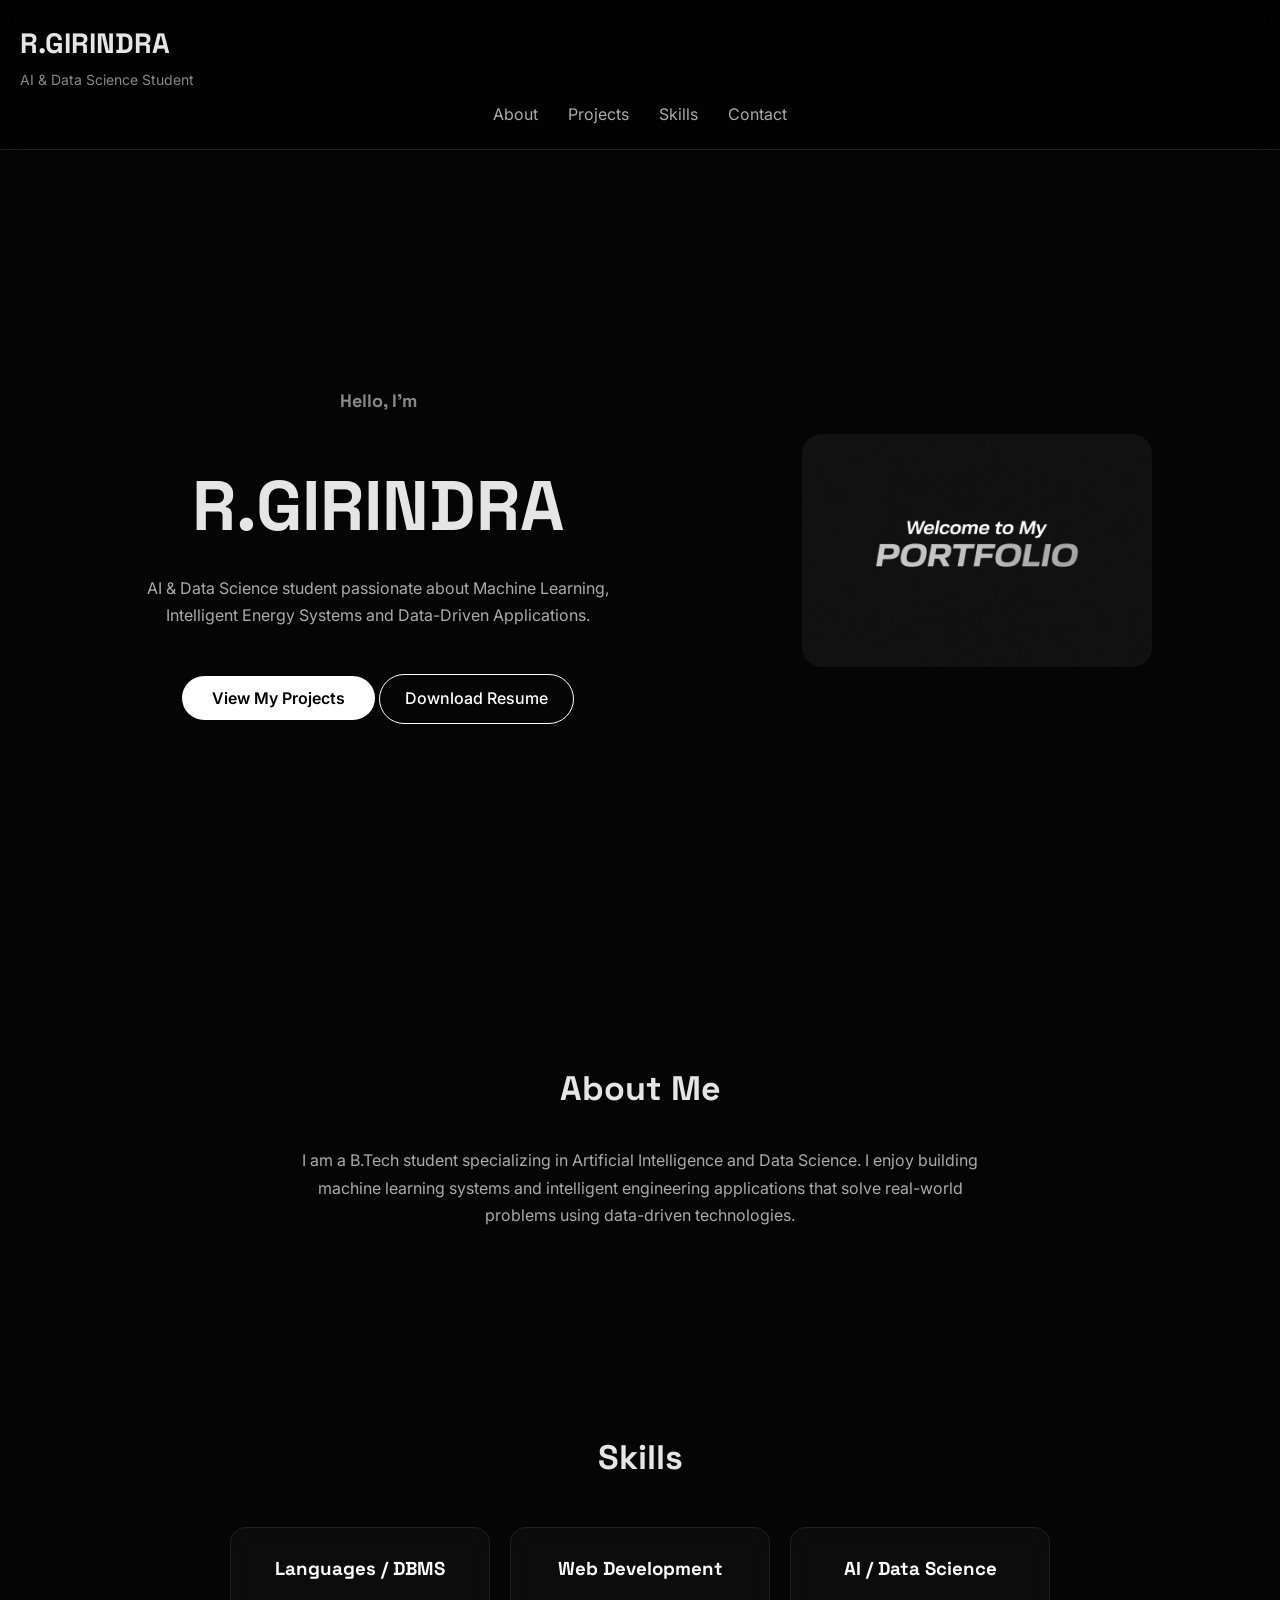
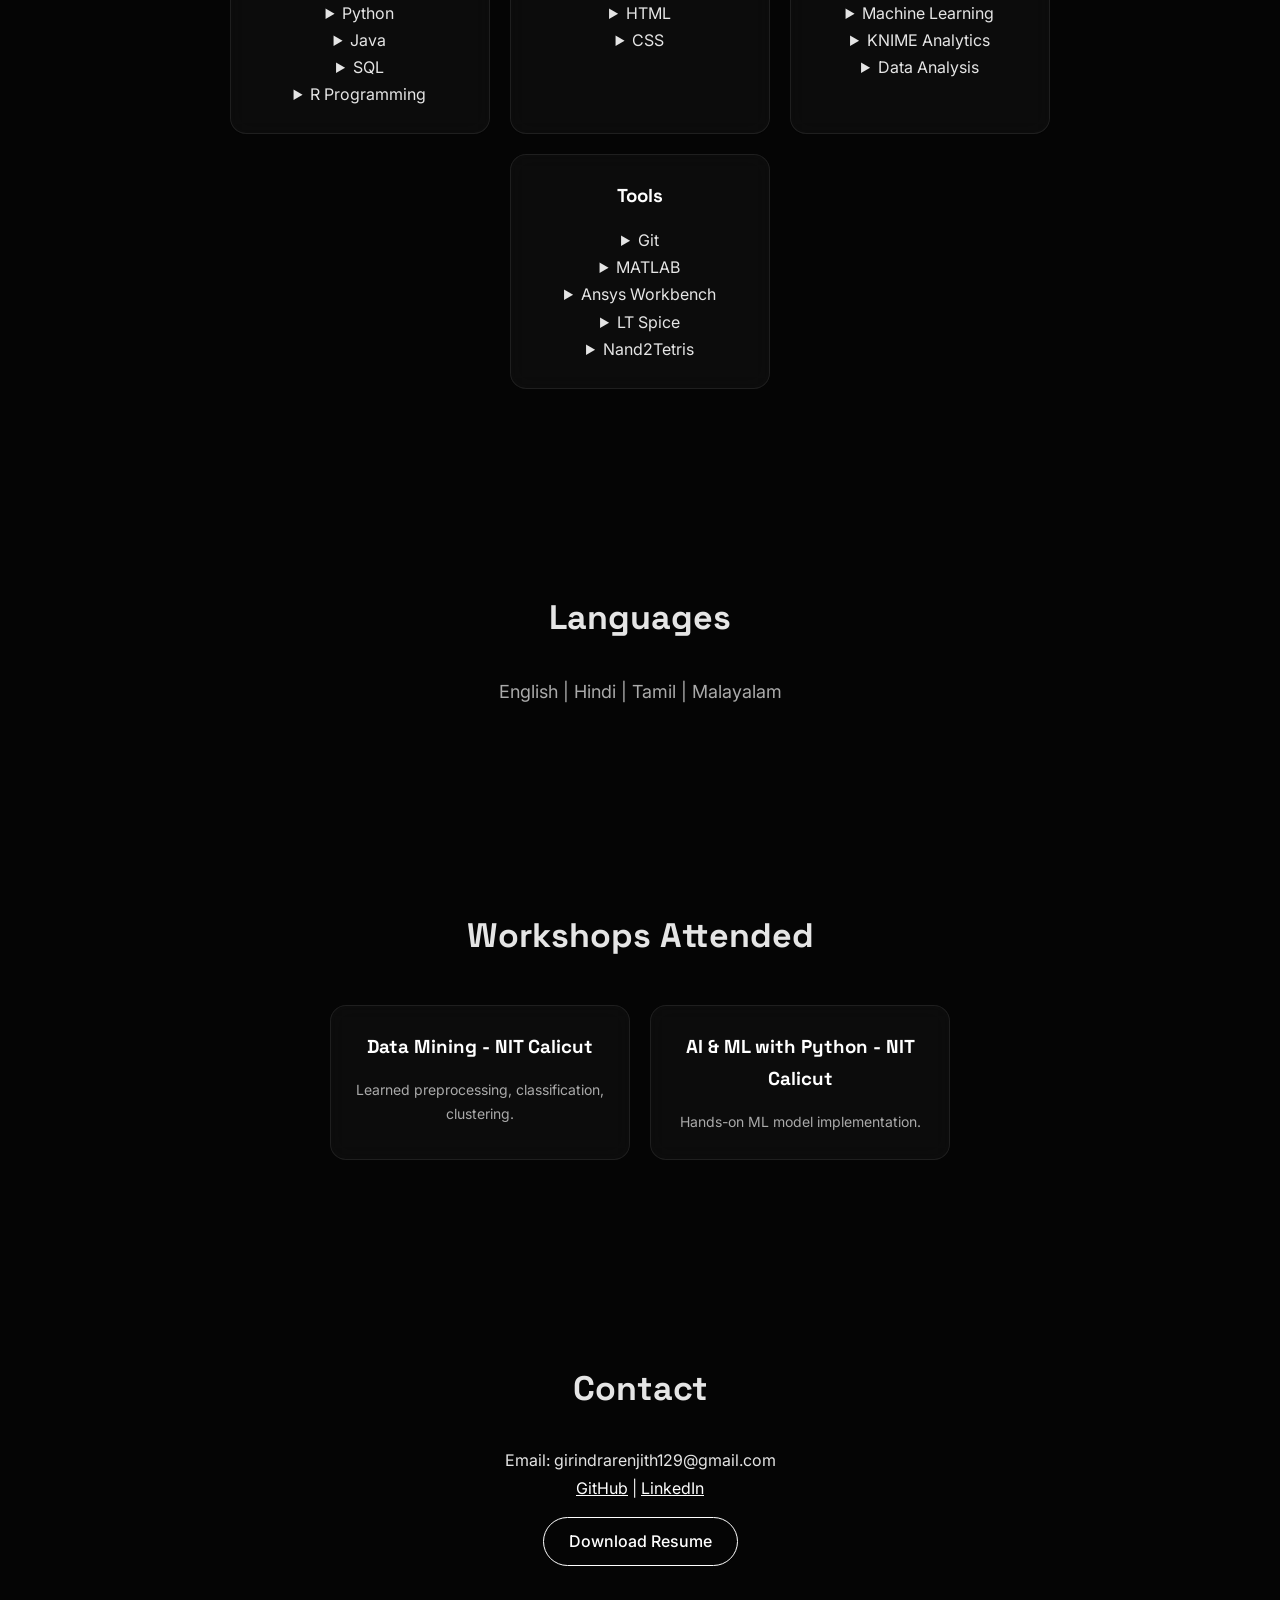
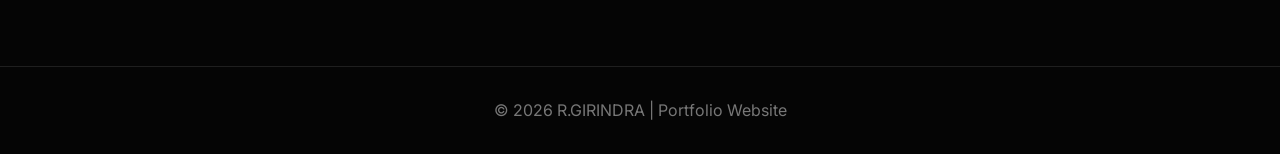
==== commit fb3e7534: "port" ====
--- a/index.html
+++ b/index.html
@@ -47,7 +47,7 @@
 </div>
 
 <div class="hero-image">
-<img src="D:\Git\HTML-LAB-ASSIGNMENT\ChatGPT Image Mar 20, 2026, 06_15_29 PM.png" alt="Profile Image">
+<img src="port.png" alt="Profile Image">
 </div>
 
 </section>
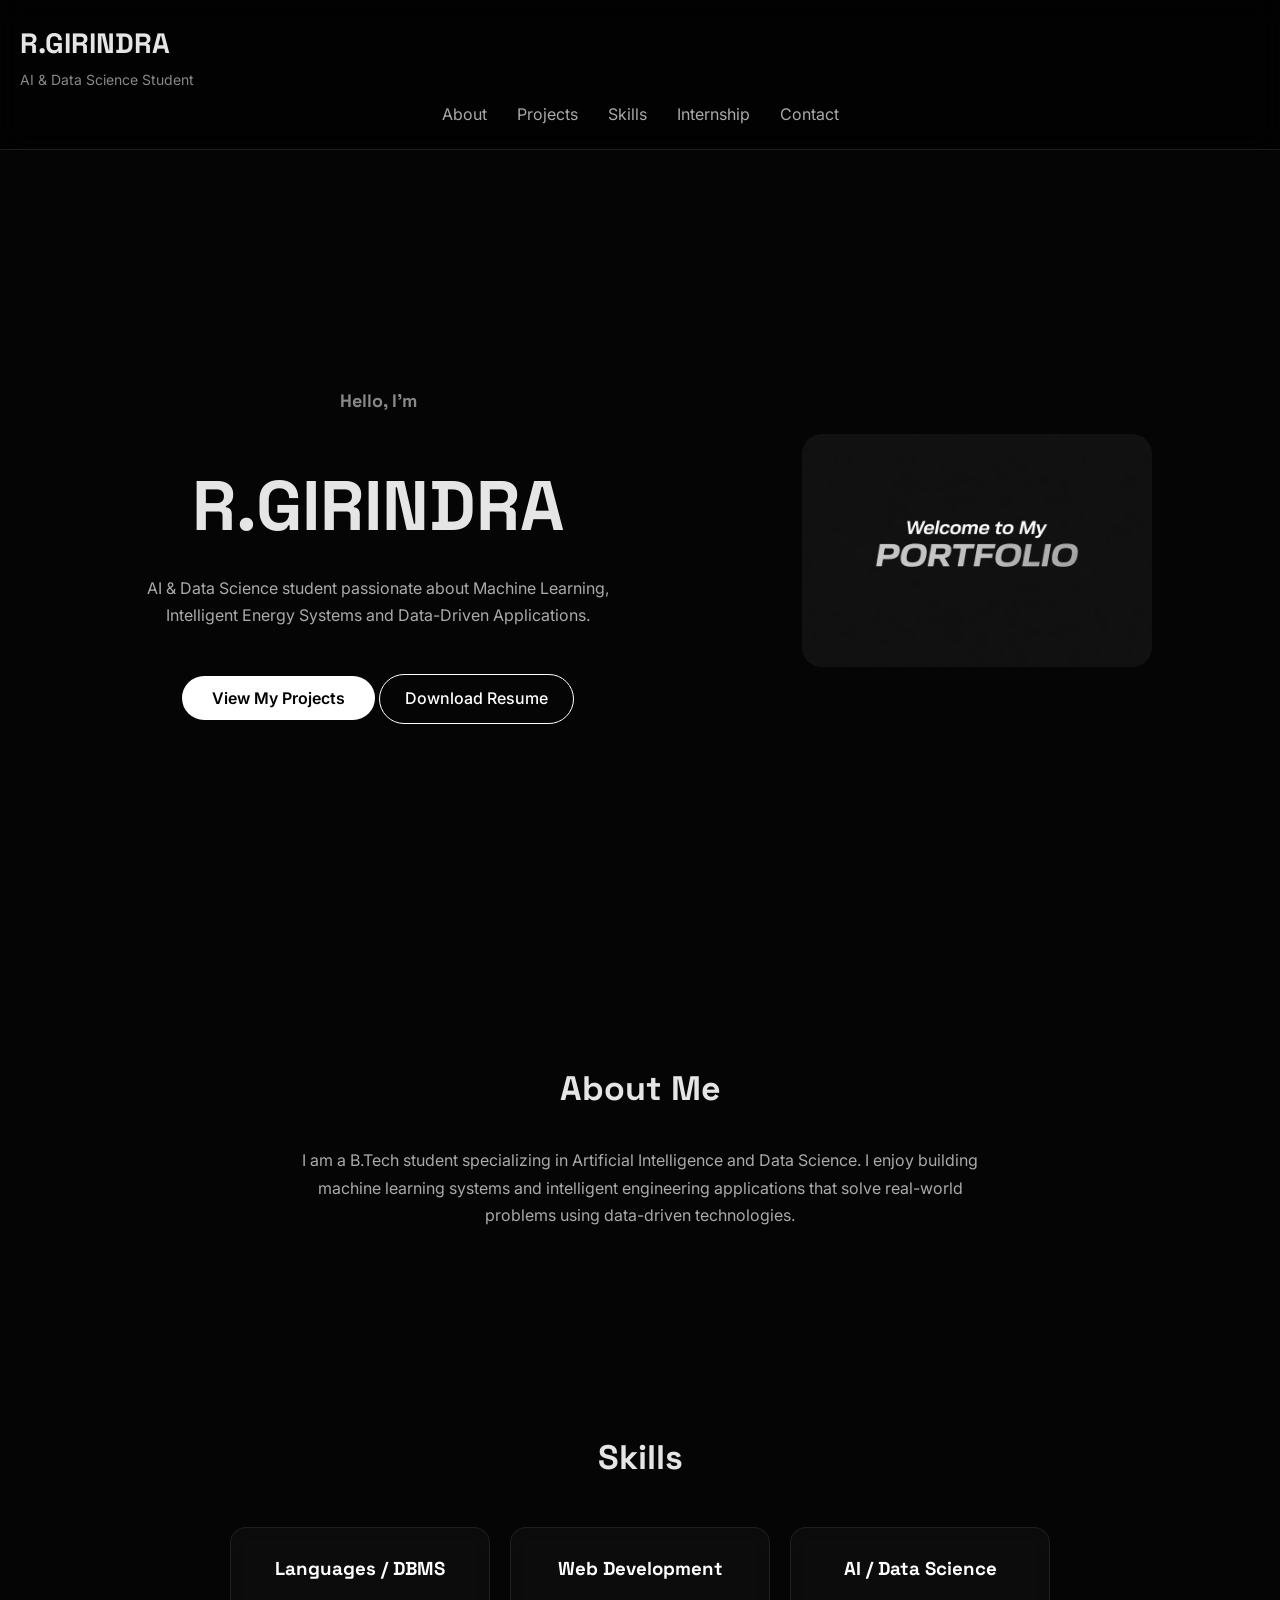
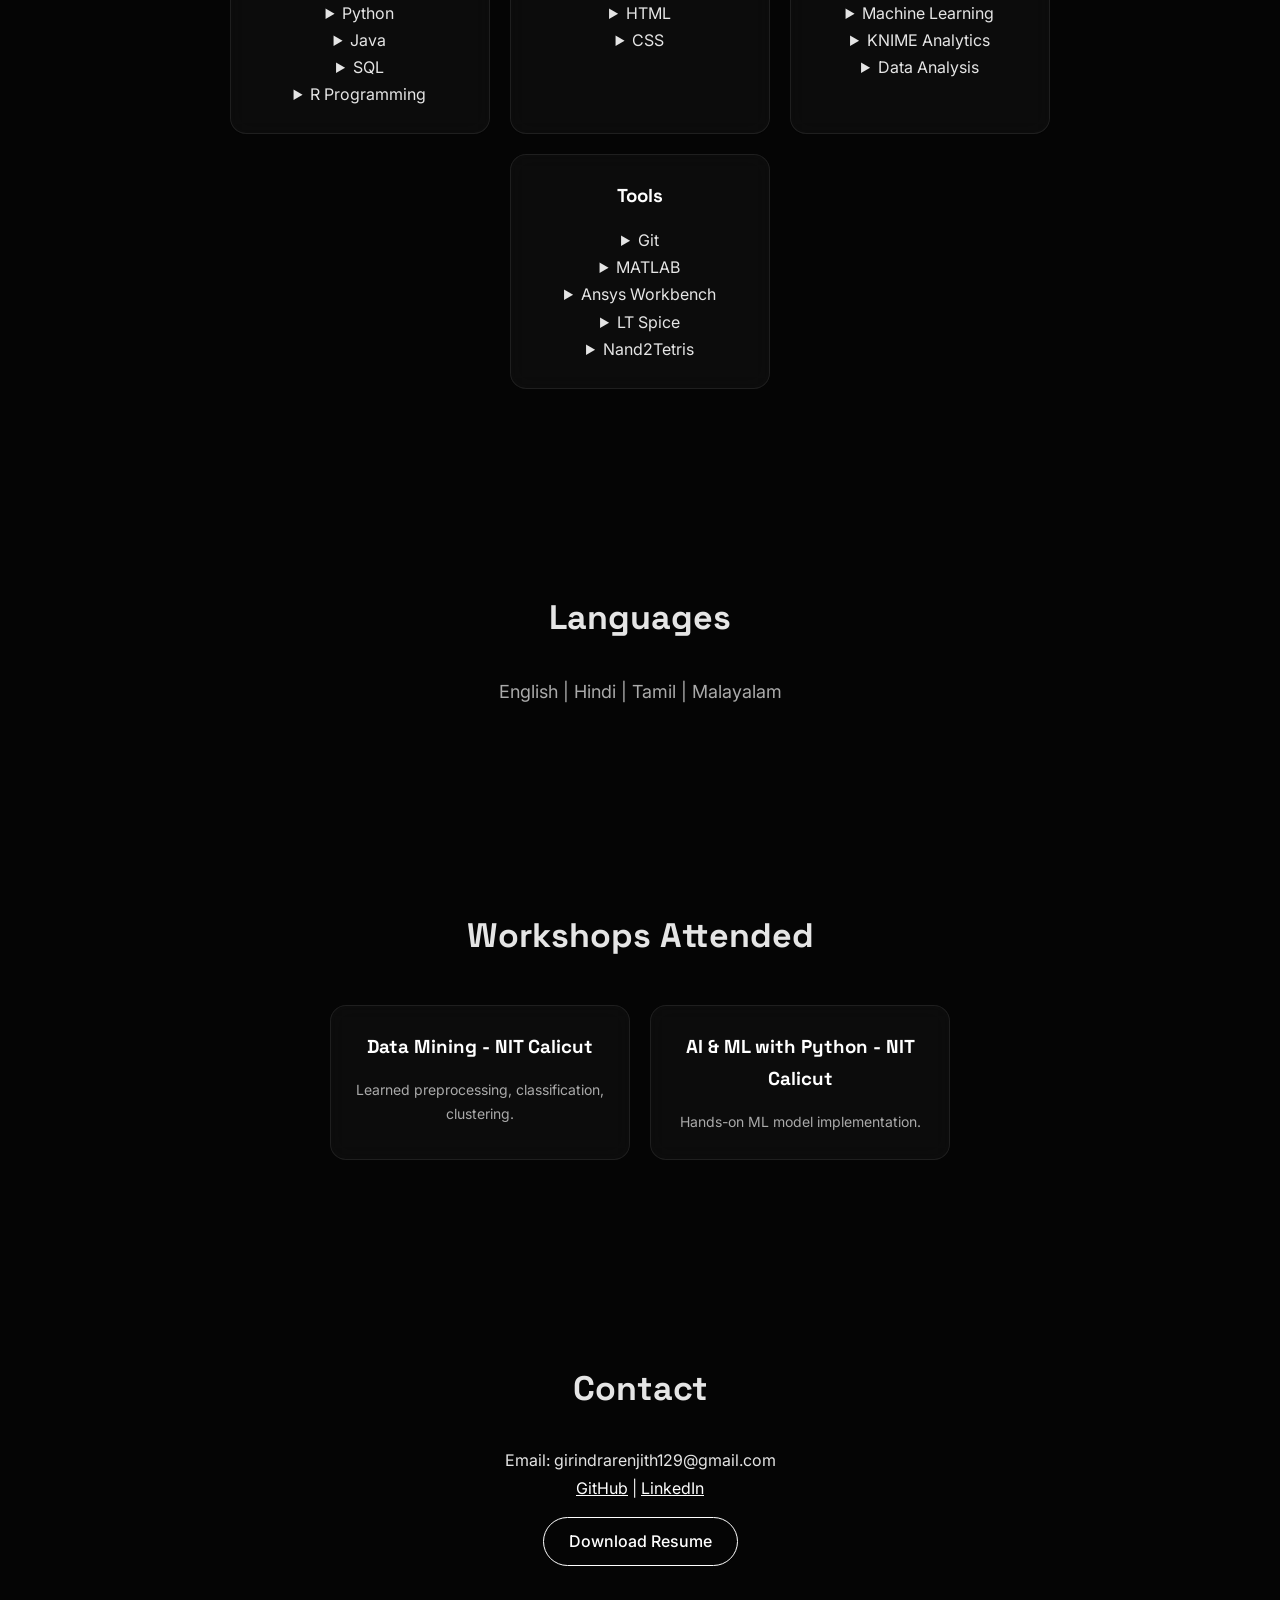
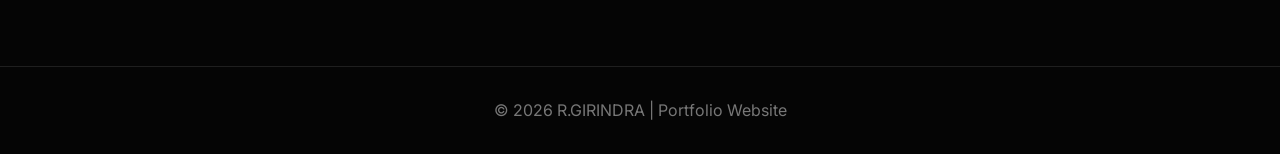
==== commit b80a3be1: "Internship" ====
--- a/index.html
+++ b/index.html
@@ -22,6 +22,10 @@
 <li><a href="#about">About</a></li>
 <li><a href="projects.html">Projects</a></li>
 <li><a href="#skills">Skills</a></li>
+
+<!-- ✅ ADDED -->
+<li><a href="internship.html">Internship</a></li>
+
 <li><a href="#contact">Contact</a></li>
 </ul>
 </nav>
@@ -41,7 +45,6 @@
 
 <a href="projects.html" class="hero-btn">View My Projects</a>
 
-<!-- ✅ Resume Button -->
 <a href="R.GIRINDRA_FlowCV_Resume_2026-03-11 (1).pdf" download class="resume-btn">Download Resume</a>
 
 </div>
@@ -76,8 +79,6 @@
 <details><summary>Python</summary><p>Used in ML, automation and backend.</p></details>
 <details><summary>Java</summary><p>Used for enterprise and backend systems.</p></details>
 <details><summary>SQL</summary><p>Database querying and management.</p></details>
-
-<!-- ✅ Added -->
 <details><summary>R Programming</summary><p>Used for statistical analysis and visualization.</p></details>
 
 </div>
@@ -105,8 +106,6 @@
 <details><summary>MATLAB</summary><p>Engineering computations.</p></details>
 <details><summary>Ansys Workbench</summary><p>Simulation tool.</p></details>
 <details><summary>LT Spice</summary><p>Circuit simulation.</p></details>
-
-<!-- ✅ Added -->
 <details><summary>Nand2Tetris</summary><p>Computer architecture fundamentals.</p></details>
 
 </div>
@@ -115,14 +114,12 @@
 </section>
 
 
-<!-- ✅ Languages Section -->
 <section id="languages">
 <h2>Languages</h2>
 <p>English | Hindi | Tamil | Malayalam</p>
 </section>
 
 
-<!-- ✅ Workshops Section -->
 <section id="workshops">
 <h2>Workshops Attended</h2>
 
@@ -143,6 +140,9 @@
 </section>
 
 
+<!-- ❌ REMOVED INTERNSHIP SECTION (moved to separate page) -->
+
+
 <section id="contact">
 <h2>Contact</h2>
 
@@ -153,7 +153,6 @@
 <a href="https://www.linkedin.com/in/girindra-renjith-45573a334?utm_source=share_via&utm_content=profile&utm_medium=member_ios" target="_blank">LinkedIn</a>
 </p>
 
-<!-- Resume Button -->
 <p>
 <a href="R.GIRINDRA_FlowCV_Resume_2026-03-11 (1).pdf" download class="resume-btn">Download Resume</a>
 </p>
--- a/style.css
+++ b/style.css
@@ -307,4 +307,49 @@
 
 #workshops .skill-group{
 width:300px;
+}
+
+/* Internship Form Layout Fix */
+.internship-form {
+  width: 90%;
+  margin: 40px auto;
+  display: flex;
+  flex-direction: column;
+  gap: 20px;
+}
+
+.form-row {
+  display: flex;
+  gap: 20px;
+  flex-wrap: wrap;
+}
+
+.form-group {
+  flex: 1;
+  display: flex;
+  flex-direction: column;
+  min-width: 200px;
+}
+
+.form-group label {
+  margin-bottom: 6px;
+  font-size: 14px;
+}
+
+.form-group input,
+.form-group select,
+.form-group textarea {
+  padding: 10px;
+  border-radius: 6px;
+  border: 1px solid #444;
+  background: #111;
+  color: #fff;
+}
+
+.form-group textarea {
+  width: 100%;
+}
+
+.form-center {
+  text-align: center;
 }
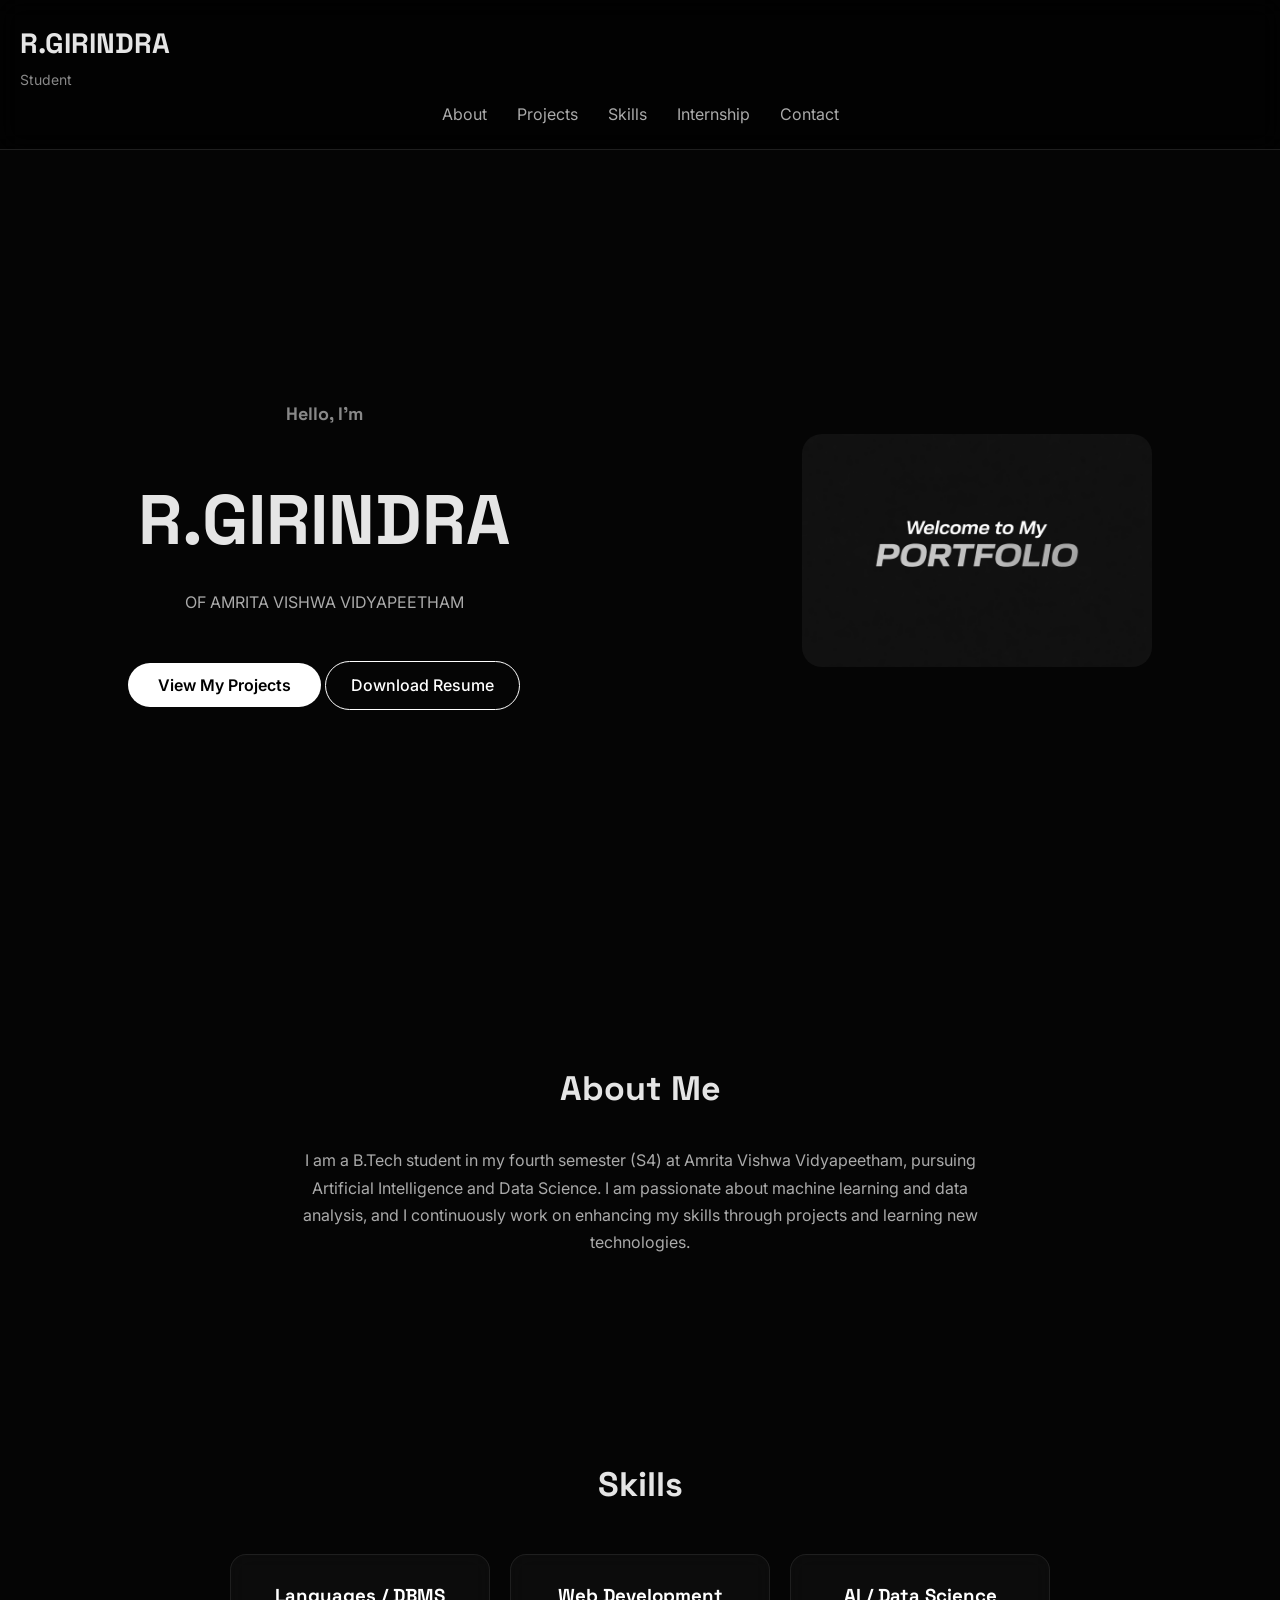
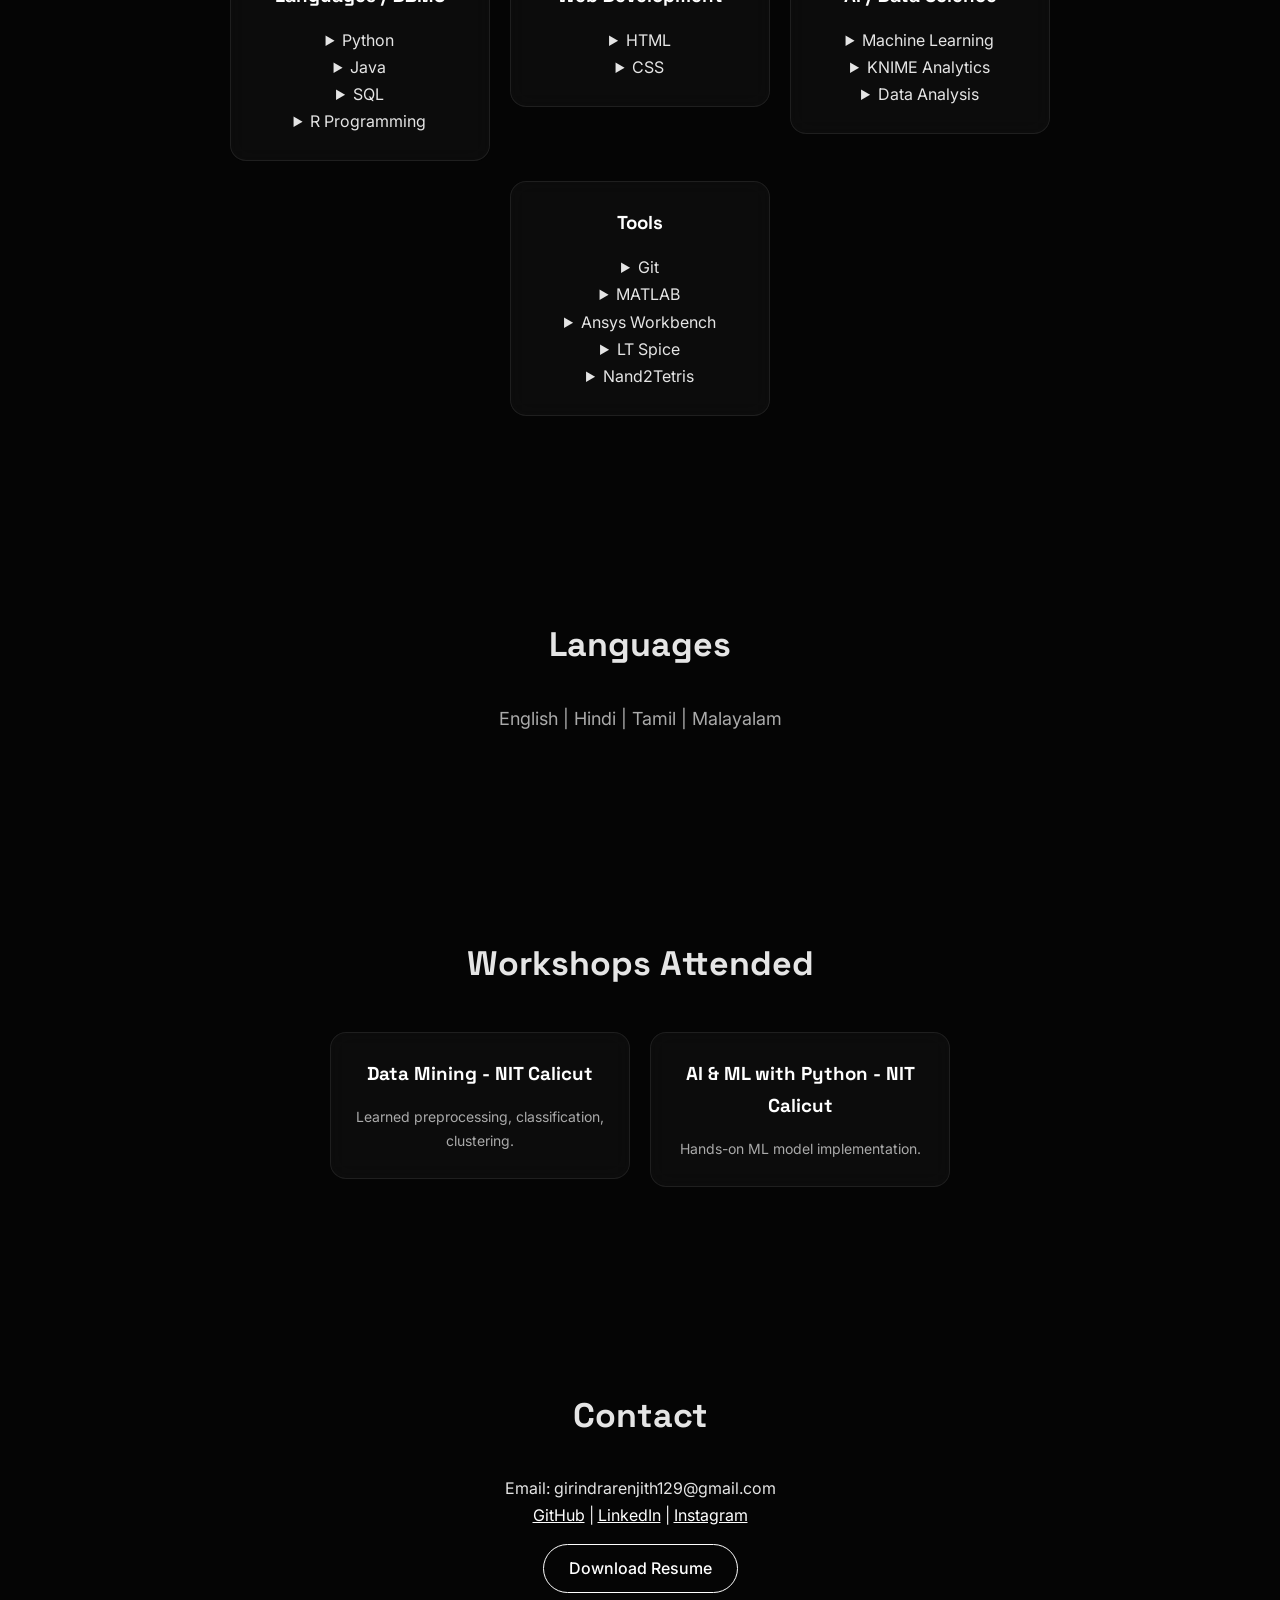
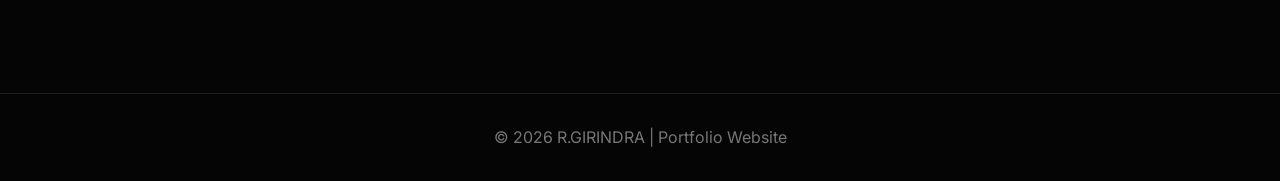
==== commit 62597934: "done" ====
--- a/index.html
+++ b/index.html
@@ -15,7 +15,7 @@
 
 <header>
 <h1>R.GIRINDRA</h1>
-<p>AI & Data Science Student</p>
+<p>Student</p>
 
 <nav>
 <ul>
@@ -23,7 +23,6 @@
 <li><a href="projects.html">Projects</a></li>
 <li><a href="#skills">Skills</a></li>
 
-<!-- ✅ ADDED -->
 <li><a href="internship.html">Internship</a></li>
 
 <li><a href="#contact">Contact</a></li>
@@ -39,8 +38,7 @@
 <h1>R.GIRINDRA</h1>
 
 <p>
-AI & Data Science student passionate about Machine Learning,
-Intelligent Energy Systems and Data-Driven Applications.
+    OF AMRITA VISHWA VIDYAPEETHAM
 </p>
 
 <a href="projects.html" class="hero-btn">View My Projects</a>
@@ -61,9 +59,10 @@
 <section id="about">
 <h2>About Me</h2>
 <p>
-I am a B.Tech student specializing in Artificial Intelligence and Data Science.
-I enjoy building machine learning systems and intelligent engineering
-applications that solve real-world problems using data-driven technologies.
+    I am a B.Tech student in my fourth semester (S4) at Amrita Vishwa Vidyapeetham,
+     pursuing Artificial Intelligence and Data Science. 
+     I am passionate about machine learning and data analysis, 
+     and I continuously work on enhancing my skills through projects and learning new technologies.
 </p>
 </section>
 
@@ -139,10 +138,6 @@
 
 </section>
 
-
-<!-- ❌ REMOVED INTERNSHIP SECTION (moved to separate page) -->
-
-
 <section id="contact">
 <h2>Contact</h2>
 
@@ -150,7 +145,8 @@
 
 <p>
 <a href="https://github.com/Giri-31" target="_blank">GitHub</a> |
-<a href="https://www.linkedin.com/in/girindra-renjith-45573a334?utm_source=share_via&utm_content=profile&utm_medium=member_ios" target="_blank">LinkedIn</a>
+<a href="https://www.linkedin.com/in/girindra-renjith-45573a334?utm_source=share_via&utm_content=profile&utm_medium=member_ios" target="_blank">LinkedIn</a> |
+<a href="https://instagram.com/girindra._" target="_blank">Instagram</a>
 </p>
 
 <p>
--- a/style.css
+++ b/style.css
@@ -144,6 +144,7 @@
 gap:20px;
 justify-content:center;
 margin-top:40px;
+align-items:flex-start;
 }
 
 .skill-group{
@@ -154,6 +155,7 @@
 border-radius:16px;
 width:260px;
 transition:0.3s;
+align-self:flex-start;
 }
 
 .skill-group:hover{
@@ -178,9 +180,10 @@
 /* PROJECTS */
 
 .project-container{
-display:grid;
-grid-template-columns:repeat(auto-fit,minmax(300px,1fr));
+display:flex;              /* 🔥 CHANGED FROM GRID */
+flex-wrap:wrap;
 gap:30px;
+justify-content:center;
 margin-top:40px;
 }
 
@@ -191,6 +194,11 @@
 padding:20px;
 border-radius:18px;
 transition:0.3s;
+width:420px;              /* 🔥 FOR CONSISTENT SIZE */
+min-height:480px;         /* 🔥 SAME HEIGHT LOOK */
+display:flex;
+flex-direction:column;
+justify-content:space-between;
 }
 
 .card:hover{
@@ -199,7 +207,7 @@
 
 .card img{
 width:100%;
-height:200px;
+height:220px;
 object-fit:cover;
 border-radius:12px;
 margin-bottom:15px;
@@ -257,8 +265,12 @@
 margin-top:30px;
 }
 
-}
-/* ADD THIS AT THE END */
+/* make cards responsive */
+.card{
+width:100%;
+}
+
+}
 
 /* RESUME BUTTON */
 
@@ -279,26 +291,9 @@
 color:black;
 transform:scale(1.05);
 }
-/* RESUME BUTTON */
-.resume-btn{
-display:inline-block;
-margin-top:15px;
-padding:10px 25px;
-border-radius:40px;
-border:1px solid white;
-color:white;
-text-decoration:none;
-font-weight:500;
-transition:0.3s;
-}
-
-.resume-btn:hover{
-background:white;
-color:black;
-transform:scale(1.05);
-}
 
 /* NEW SECTIONS */
+
 #languages p{
 font-size:18px;
 color:#aaa;
@@ -309,47 +304,48 @@
 width:300px;
 }
 
-/* Internship Form Layout Fix */
+/* INTERNSHIP FORM */
+
 .internship-form {
-  width: 90%;
-  margin: 40px auto;
-  display: flex;
-  flex-direction: column;
-  gap: 20px;
+width: 90%;
+margin: 40px auto;
+display: flex;
+flex-direction: column;
+gap: 20px;
 }
 
 .form-row {
-  display: flex;
-  gap: 20px;
-  flex-wrap: wrap;
+display: flex;
+gap: 20px;
+flex-wrap: wrap;
 }
 
 .form-group {
-  flex: 1;
-  display: flex;
-  flex-direction: column;
-  min-width: 200px;
+flex: 1;
+display: flex;
+flex-direction: column;
+min-width: 200px;
 }
 
 .form-group label {
-  margin-bottom: 6px;
-  font-size: 14px;
+margin-bottom: 6px;
+font-size: 14px;
 }
 
 .form-group input,
 .form-group select,
 .form-group textarea {
-  padding: 10px;
-  border-radius: 6px;
-  border: 1px solid #444;
-  background: #111;
-  color: #fff;
+padding: 10px;
+border-radius: 6px;
+border: 1px solid #444;
+background: #111;
+color: #fff;
 }
 
 .form-group textarea {
-  width: 100%;
+width: 100%;
 }
 
 .form-center {
-  text-align: center;
+text-align: center;
 }
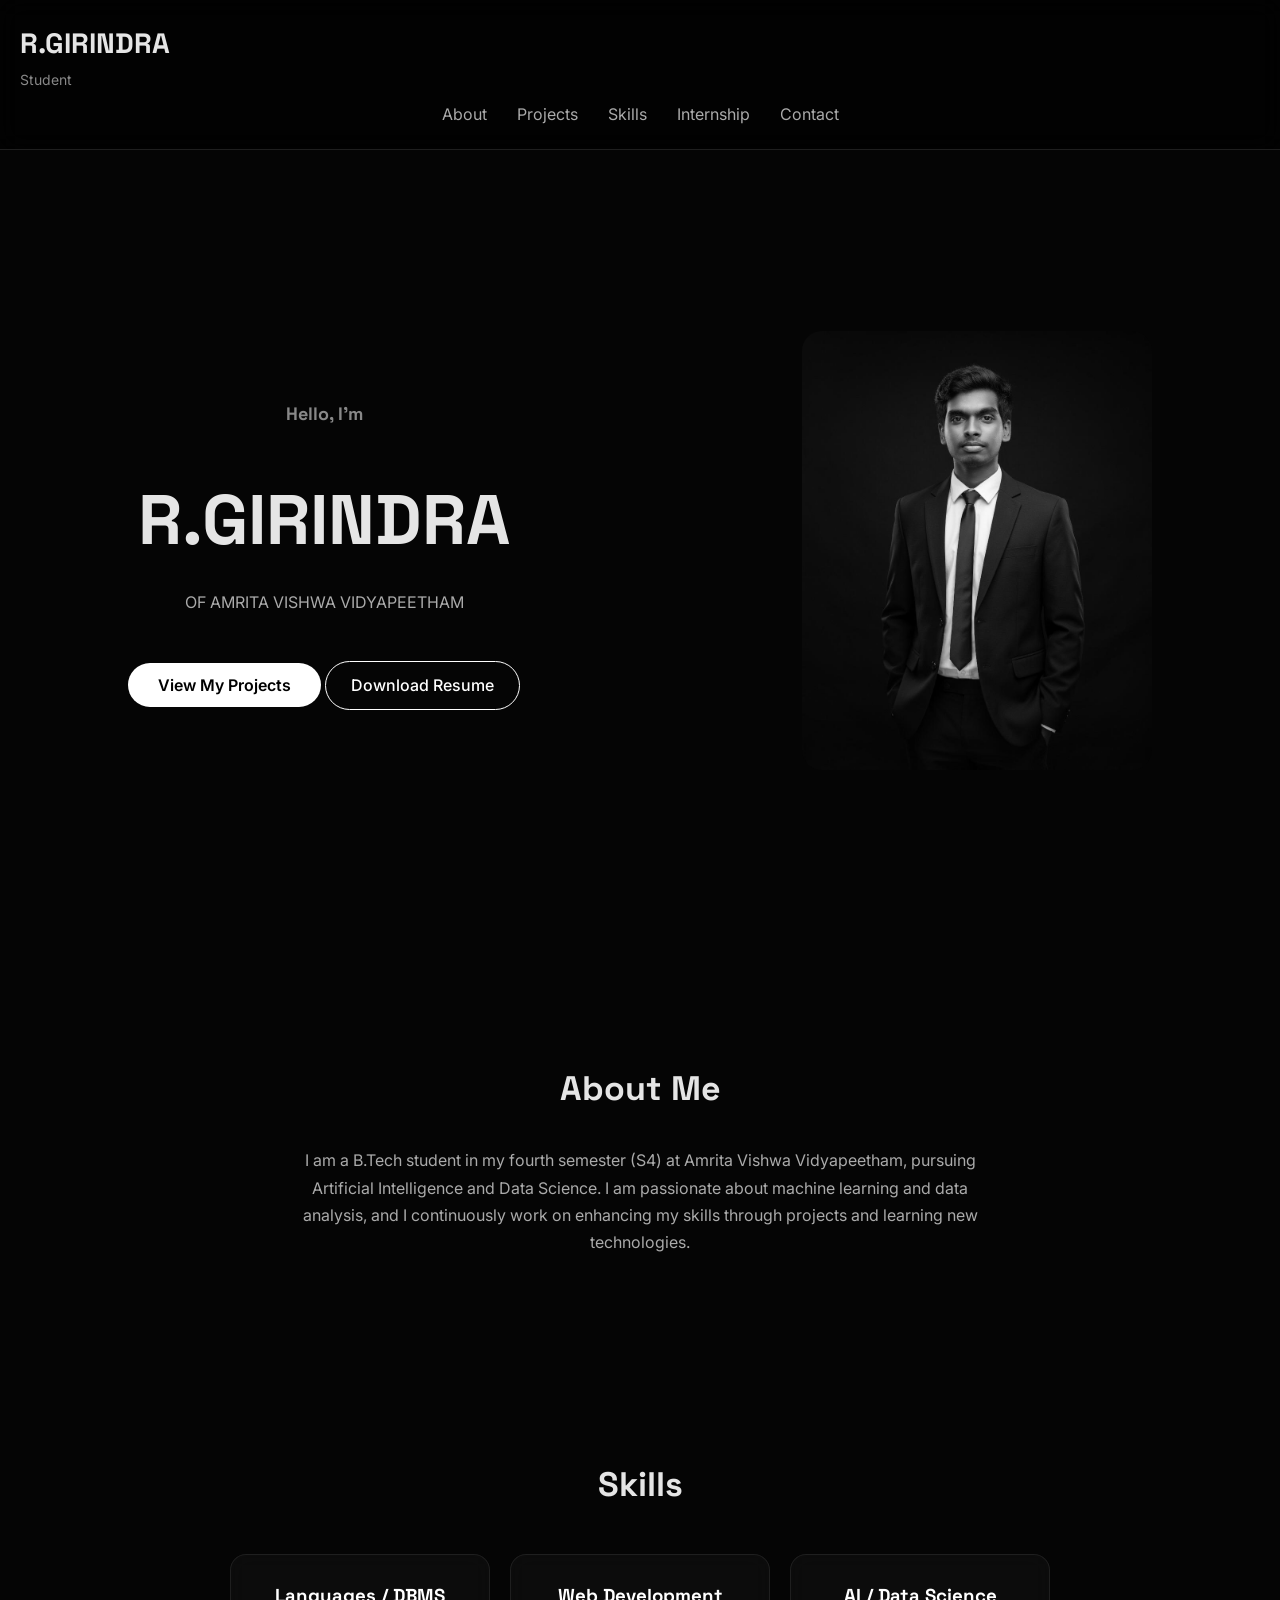
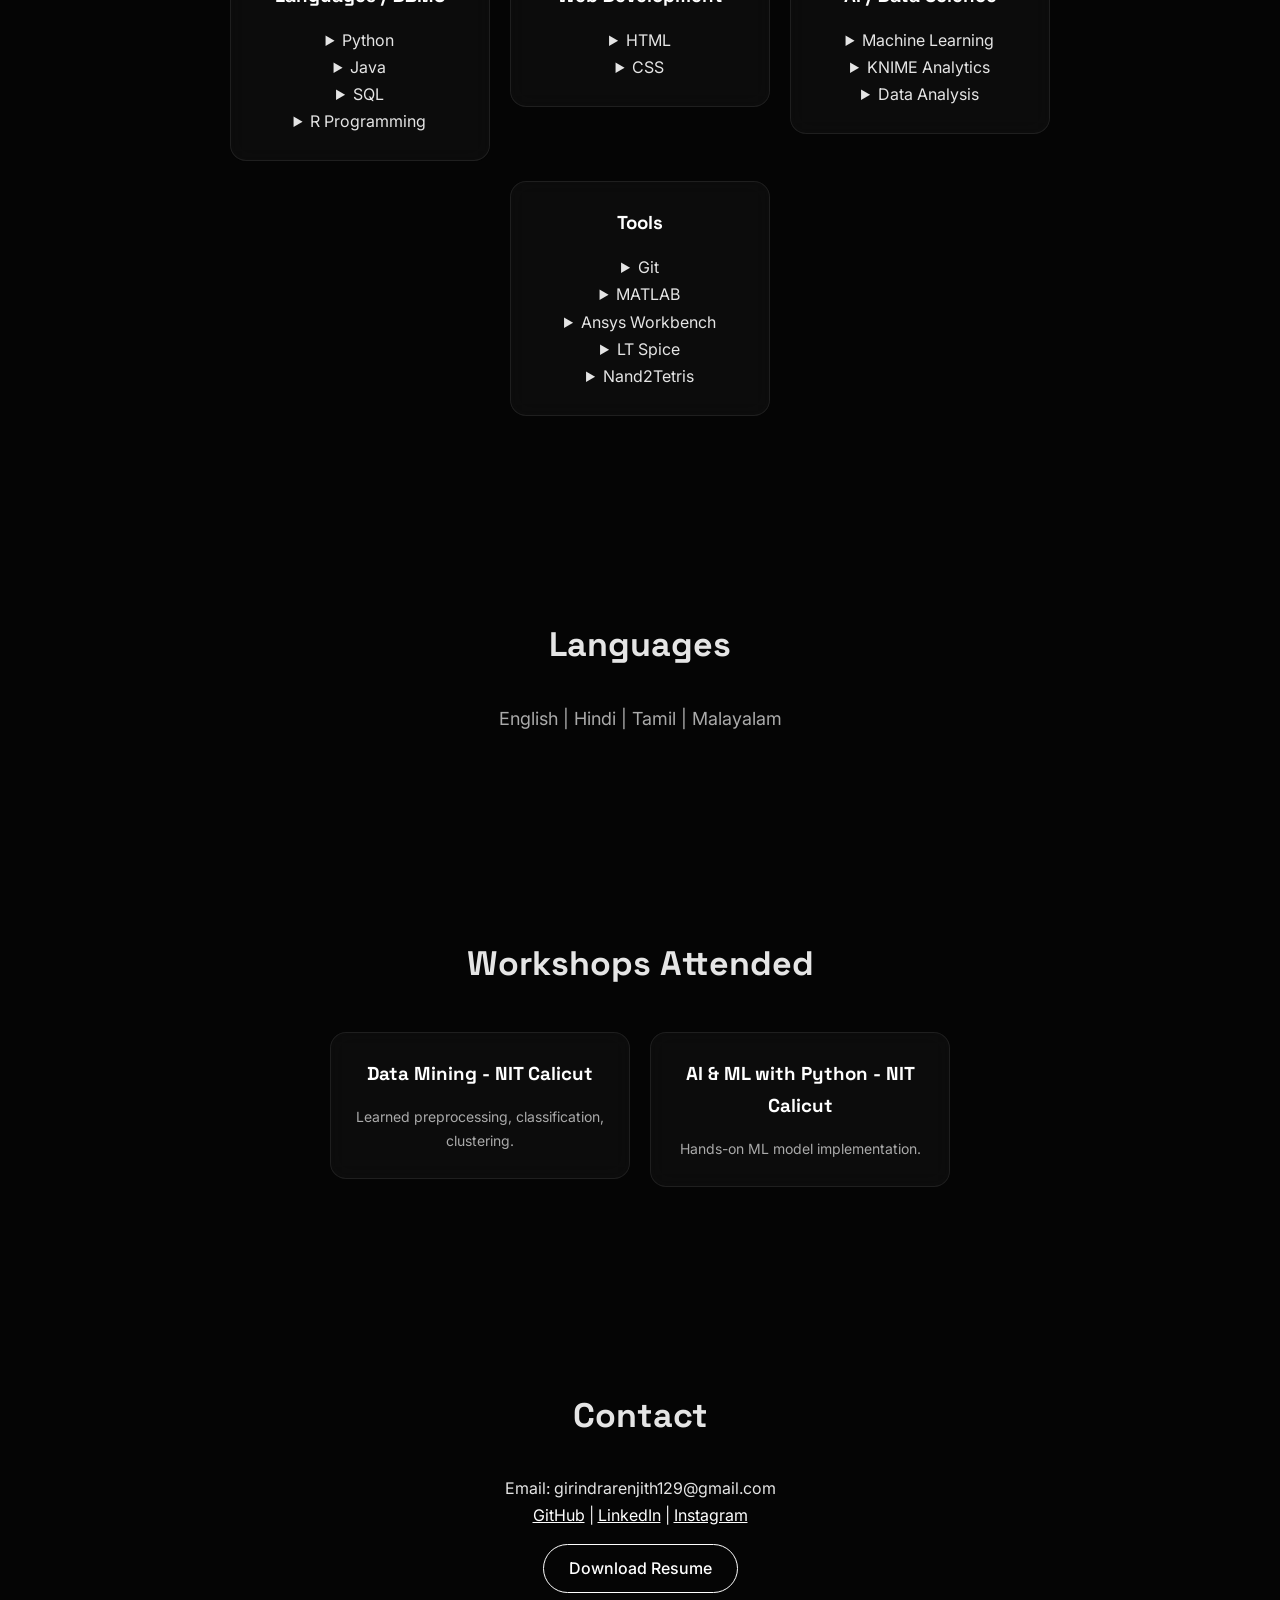
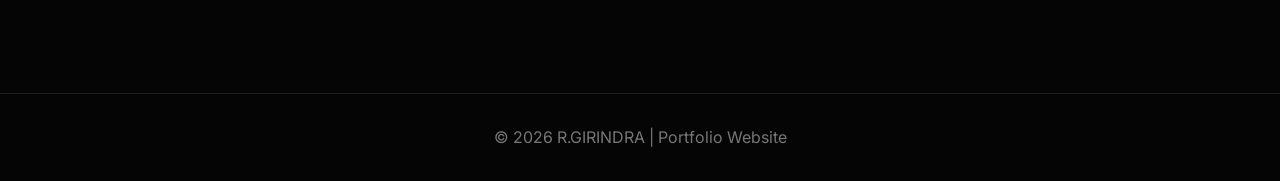
==== commit b922fbf5: "fin" ====
--- a/index.html
+++ b/index.html
@@ -48,7 +48,7 @@
 </div>
 
 <div class="hero-image">
-<img src="port.png" alt="Profile Image">
+<img src="idk.jpeg" alt="Profile Image">
 </div>
 
 </section>
